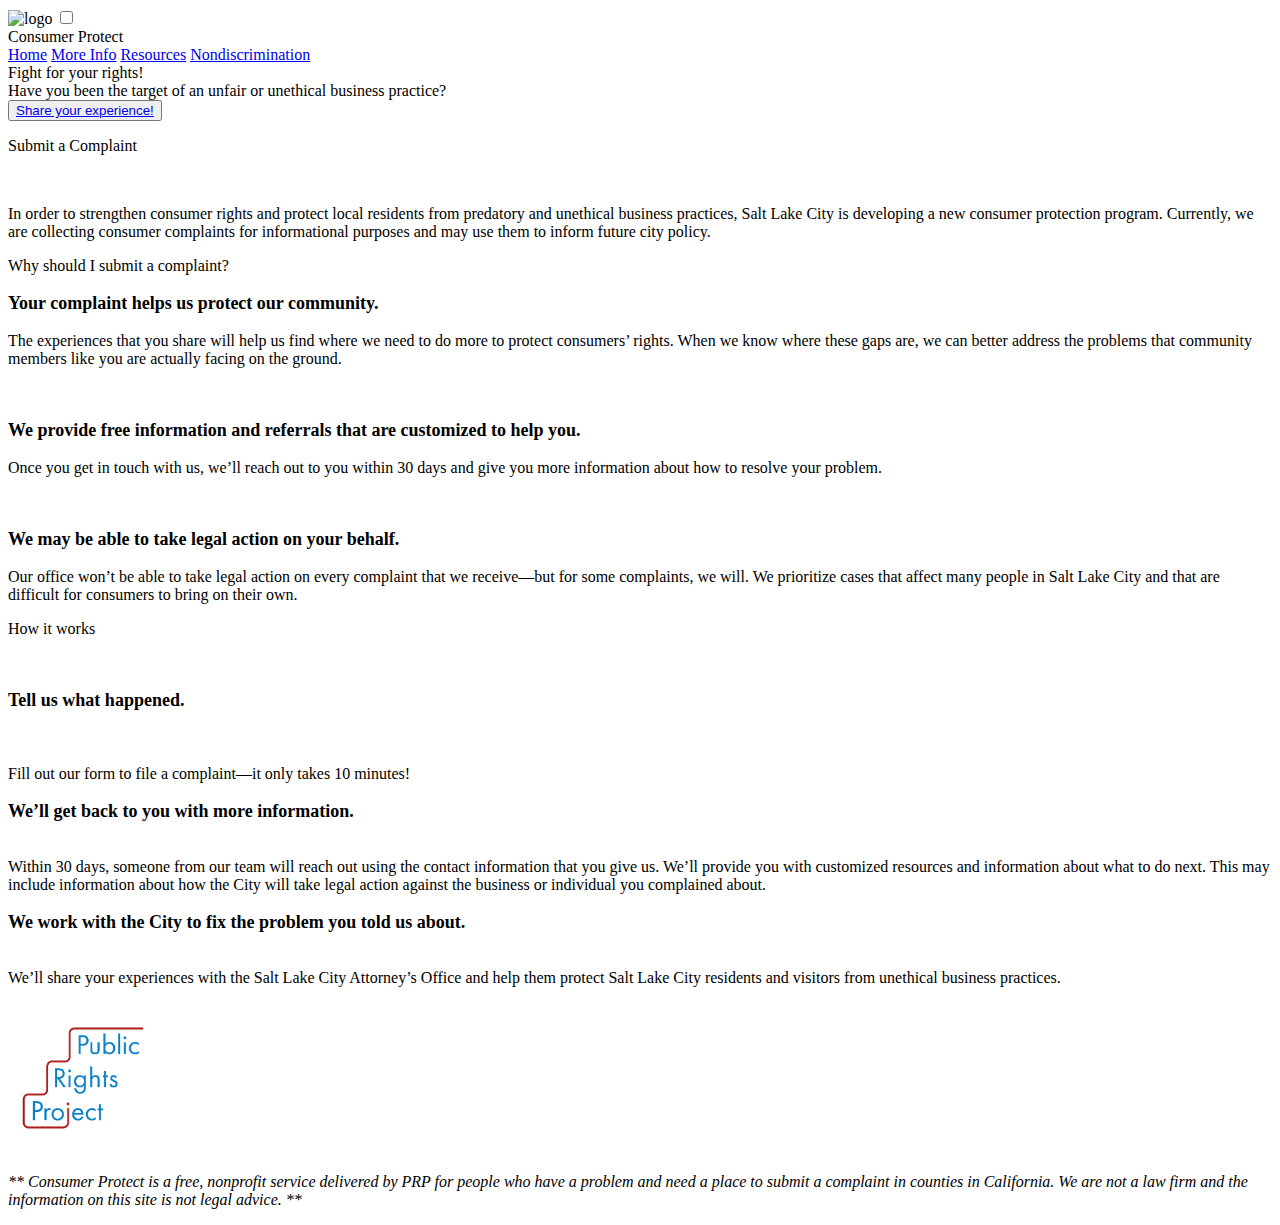
==== index.html @ 821700c2 "Update index.html" ====
<!DOCTYPE HTML>
<!--
    Welcome, to Consumer Protect!
-->
<html>
<head>
    <title>Consumer Protect</title>
    <meta charset="UTF-8" />
    <meta name="viewport" content="width=device-width, initial-scale=1" />
    <meta http-equiv="X-UA-Compatible" content="ie=edge" />
    <link rel="stylesheet" href="Best-style.css">
</head>

<body>
    <!-- Nav Bar -->
    <div class="nav" id="navbar">
        <img src="./img/logo.png" alt="logo" class="logo" />

        <input type="checkbox" id="nav-check">
        <div class="nav-header">
            <div class="nav-title">
                Consumer Protect
            </div>
        </div>
        <div class="nav-btn">
            <label for="nav-check">
                <span></span>
                <span></span>
                <span></span>
            </label>
        </div>

        <div class="nav-links">
            <a href="#" target="_blank">Home</a>
            <a href="#" target="_blank">More Info</a>
            <a href="#" target="_blank">Resources</a>
            <a href="#" target="_blank">Nondiscrimination</a>
        </div>
    </div>

    <!-- Header -->
    <header class="main">
        <div class="header">
            <span class="intro-text">Fight for your rights!</span><br>
            <span class="intro-sentence">Have you been the target of an unfair or unethical business practice?</span>
            <div class="cta">
                <button class="cta-select"><a href="https://qtrial2019q2az1.az1.qualtrics.com/jfe/form/SV_4Hs33xqjuIZodtb"> Share your experience!</a></button>
        <!--
        link:  https://qtrial2019q2az1.az1.qualtrics.com/jfe/form/SV_4Hs33xqjuIZodtb
        -->
                
            </div>
        </div>

    </header>

    <!-- Sections -->
    <!-- Section 1 -->
    <section class="section1">
        <div class="col-12 col-s-12">
            <div class="sec1-title"> 
                <p>Submit a Complaint</p>
            </div>
            <br>

            <p>
                In order to strengthen consumer rights and protect local residents from predatory and unethical business
                practices, Salt Lake City is developing a new consumer protection program. Currently, we are collecting
                consumer complaints for informational purposes and may use them to inform future city policy.
            </p>
        </div>
    </section>

    <!-- Section 2 --> 
    <section class="section2">

        <div class="sec2-row">
            <span class="sec2-column1">
                <div class="sec2-title">
                    <p>Why should I submit a complaint?</p>
                </div>
            </span>

            <span class="sec2-column2">
                <div class="sec2-p1">
                    <p>
                    <p style="font-size: 18px;"><b>Your complaint helps us protect our community.</b></p>
                    The experiences that you share will help us find where we need to do more to protect
                    consumers’ rights. When we know where these gaps are, we can better address the problems
                    that community members like you are actually facing on the ground.
                    </p>
                </div>
                <br>

                <div class="sec2-p2">
                    <p>
                    <p style="font-size: 18px;"><b>We provide free information and referrals that are customized to help you.</b></p>
                    Once you get in touch with us, we’ll reach out to you within 30 days and give you
                    more information about how to resolve your problem.
                    </p>
                </div>
                <br>

                <div class="sec2-p3">
                    <p>
                    <p style="font-size: 18px;"><b>We may be able to take legal action on your behalf.</b></p>
                    Our office won’t be able to take legal action on every complaint that we
                    receive—but for some complaints, we will. We prioritize cases that affect
                    many people in Salt Lake City and that are difficult for consumers to bring
                    on their own.
                    </p>
                </div>
            </span>
        </div>
    </section>

    <!-- Section 3 -->
    <section class="section3">
        <div class="sec3-title">
            <p>How it works</p>
        </div>
        <br>

        <div class="sec3-row">
            <span class="sec3-column1">
                <div class="sec3-p1">
                    <p>
                    <p style="font-size: 18px;"><b>Tell us what happened.</b></p><br></br>
                    Fill out our form to file a complaint—it only takes 10 minutes!
                    </p>
                </div>
            </span>
            <span class="sec3-column2">
                <div class="sec3-p2">
                    <p>
                    <p style="font-size: 18px;"><b>We’ll get back to you with more information.</b></p><br>
                    Within 30 days, someone from our team will reach out using the contact information
                    that you give us. We’ll provide you with customized resources and information about what
                    to do next. This may include information about how the City will take legal action against
                    the business or individual you complained about.
                    </p>
                </div>
            </span>
            <span class="sec3-column3">
                <div class="sec3-p3">
                    <p>
                    <p style="font-size: 18px;"><b>We work with the City to fix the problem you told us about.</b></p><br>
                    We’ll share your experiences with the Salt Lake City Attorney’s Office and help
                    them protect Salt Lake City residents and visitors from unethical business
                    practices.
                    </p>
                </div>
            </span>
        </div>
    </section>

    <!-- Section 4-->
    <footer class="footer">
        <div class="footer-row">
            <span class="footer-column1">
                <div class="prp">
                    <img style="height:150px;" src="./img/prp.png" alt="Justice" />
                </div>
            </span>
          
            <span class="footer-column2">
                <p>
                    <i>
                        ** Consumer Protect is a free, nonprofit service delivered by PRP for people
                        who have a problem and need a place to submit a complaint in counties in California.
                        We are not a law firm and the information on this site is not legal advice. **
                    </i>
                </p> 
            </span>
    </footer> 

</body>
</html>
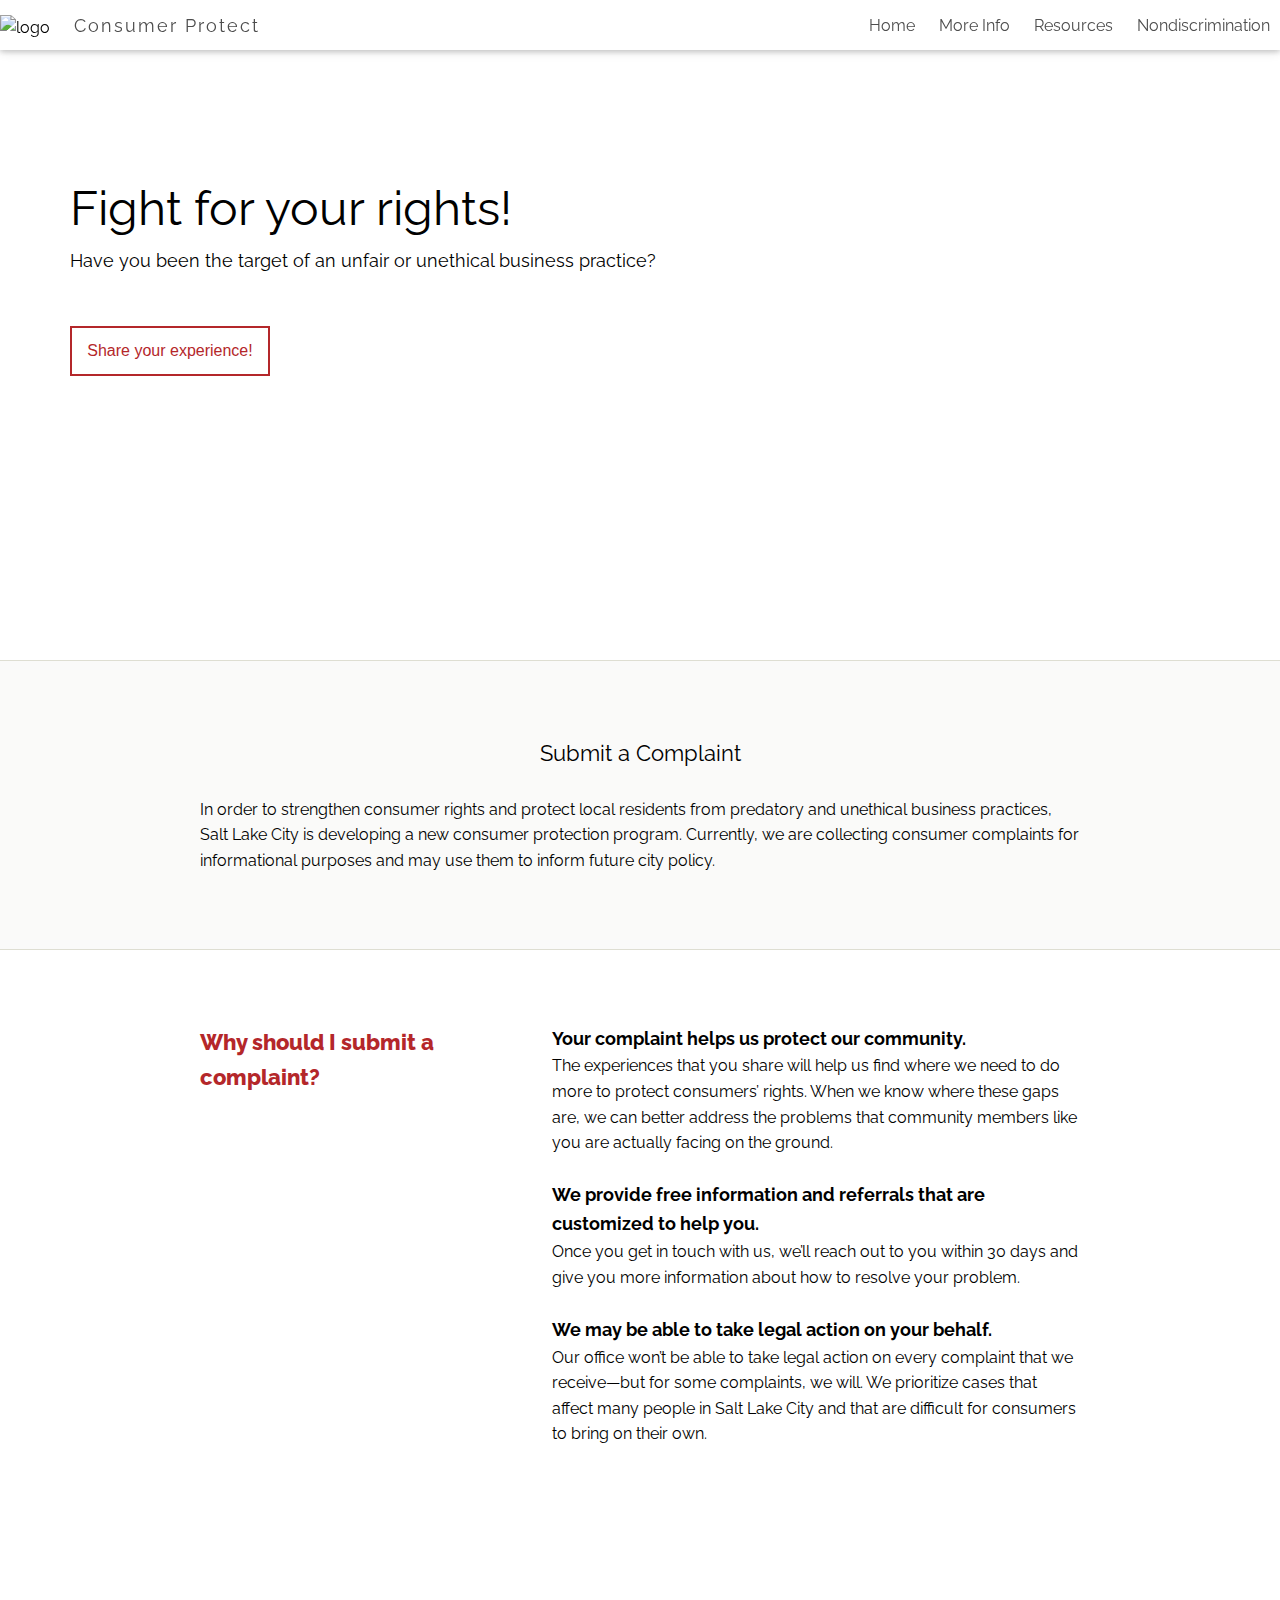
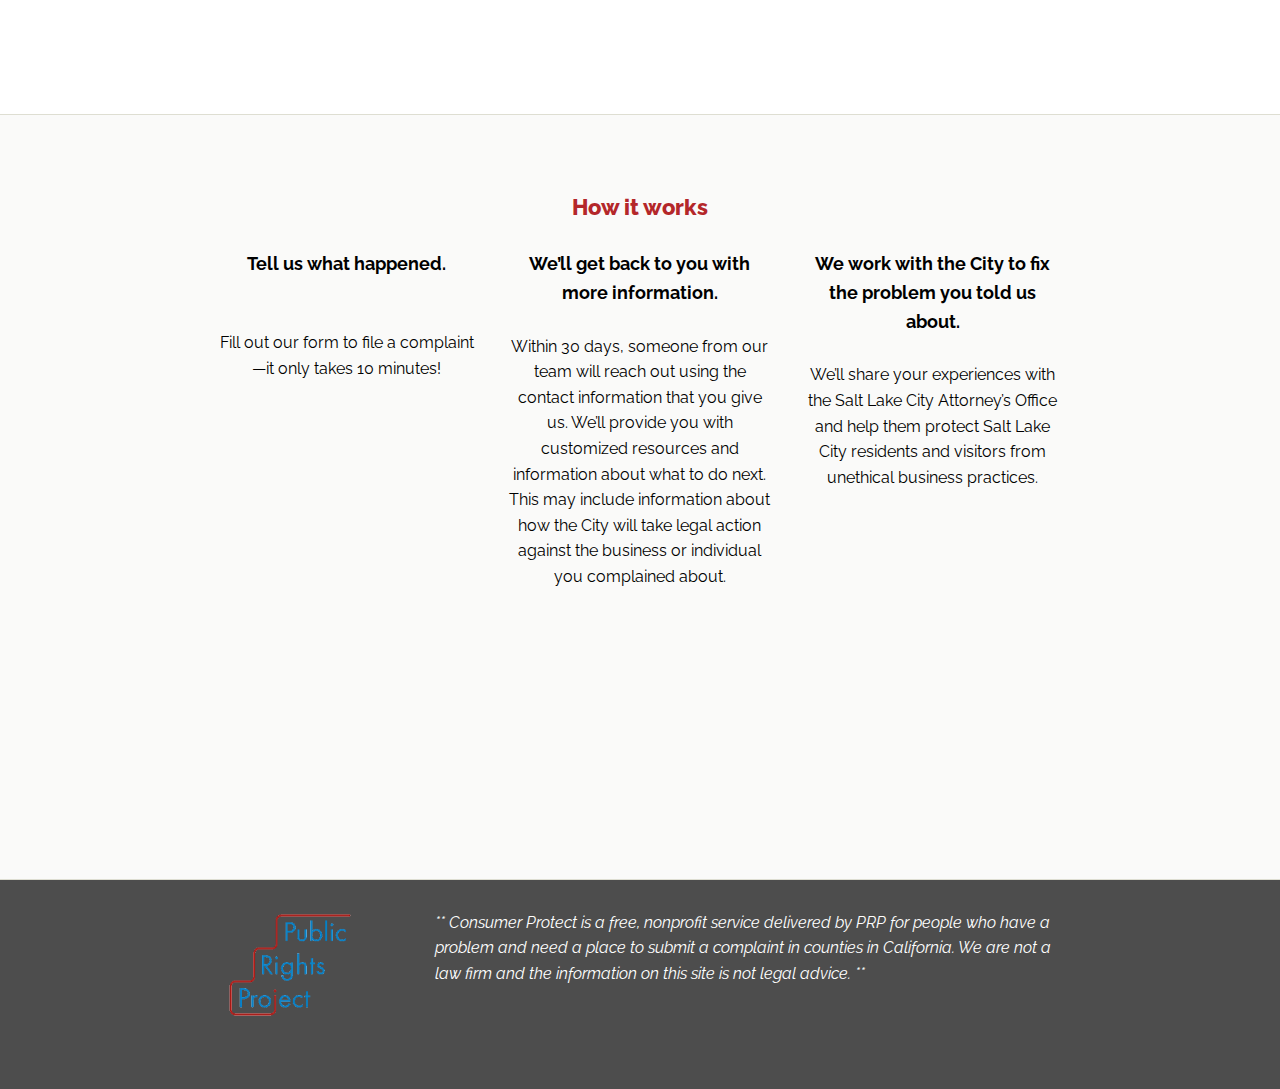
==== commit 615dc72b: "Update index.html" ====
--- a/index.html
+++ b/index.html
@@ -8,7 +8,7 @@
     <meta charset="UTF-8" />
     <meta name="viewport" content="width=device-width, initial-scale=1" />
     <meta http-equiv="X-UA-Compatible" content="ie=edge" />
-    <link rel="stylesheet" href="Best-style.css">
+    <link rel="stylesheet" href="style.css">
 </head>
 
 <body>
--- a/style.css
+++ b/style.css
@@ -0,0 +1,492 @@
+@import url('https://fonts.googleapis.com/css?family=Raleway:300&display=swap');
+
+* {
+    box-sizing: border-box;
+    margin: 0px;
+    padding: 0px;
+}
+
+body {
+    font-family: 'Raleway', sans-serif;
+    line-height: 1.6;
+}
+
+.nav {
+    height: 50px;
+    width: 100%;
+    background-color: #ffffff; /*#4d4d4d;*/
+    box-shadow: 0 2px 5px 0 rgba(0,0,0,0.16), 0 2px 10px 0 rgba(0,0,0,0.12);
+    /*position: relative;*/
+    position: sticky;
+    overflow: hidden;
+    top: 0;
+}
+
+.nav > .nav-header {
+  display: inline;
+}
+
+/*Nav Bar - Title (Left) Settings*/
+.nav > .nav-header > .nav-title {
+  display: inline-block;
+  font-size: 18px;
+  color: #4d4d4d; /*#fff;*/ 
+  padding: 12px 10px 10px 20px;
+  letter-spacing: 2px;
+}
+
+.logo {
+    height: 120%;
+    vertical-align: middle;
+}
+
+.nav > .nav-btn {
+  display: none;
+}
+
+/*Nav Bar (Right) Settings*/
+.nav > .nav-links {
+    display: inline;
+    float: right;
+    font-size: 16px;
+}
+
+.nav > .nav-links > a {
+    display: inline-block;
+    padding: 13px 10px 13px 10px;
+    text-decoration: none;
+    color: #4d4d4d; /*#efefef;*/
+    text-align: center;
+}
+
+.nav > .nav-links > a:hover {
+  background-color: rgba(0, 0, 0, 0.3); 
+}
+
+.nav > #nav-check {
+  display: none;
+}
+
+/* Header Settings*/
+.header {
+    height: 610px;
+    padding: 120px 70px 100px 70px;
+}
+
+.main {
+    background-position: center;
+    background-size: cover;
+    /*background-image: url("https://media0.giphy.com/media/B4rRh0AXFSkhi/giphy.gif");*/ 
+    background-color: #ffffff;
+    min-height: 100%;
+}
+
+.intro-text {
+    font-size: 48px;
+    /*color: #ffffff;*/
+    color: 4D4D4D;
+}
+
+.intro-sentence {
+    font-size: 18px;
+    /*color: #ffffff;*/
+    color: 4D4D4D; 
+    padding-top: 100px;
+}
+
+/* Button Settings */
+.cta {
+    padding: 50px 0px 0px 0px;
+}
+
+.cta-select {
+    border: 2px solid #B4272A;
+    /*background: transparent;*/
+    background: #ffffff;
+    color: #B4272A;
+    width: 200px;
+    height: 50px;
+    cursor: pointer;
+    font-size: 16px;
+    font-style: none;
+}
+
+.cta-select a {
+    text-decoration: none;
+    color: inherit;
+}
+
+.cta-select:hover {
+    background-color: #B4272A;
+    color: #ffffff;
+}
+
+.section1 {
+    padding: 75px 200px 75px 200px;
+    background: #fafaf9;
+    border-top: solid 1px #deded2;
+    float: center;
+    width: 100%;
+    height: 25%;
+}
+
+.sec1-title {
+    font-size: 22px;
+    text-align:center;
+}
+
+.section2 {
+    padding: 75px 200px 75px 200px;
+    border-top: solid 1px #deded2;
+    float: center;
+    width: 100%;
+    height: 85vh;
+}
+
+.sec2-title {
+    font-size: 22px;
+    color: #B4272A;
+    padding-right:100px;
+    font-weight: 800;
+}
+
+.sec2-p1, .sec2-p2, .sec2-p3 {
+    text-align: left;
+}
+
+.sec2-column1 {
+    float: left;
+    width: 40%;
+    height: 300px;
+}
+
+.sec2-column2 {
+    float: left;
+    width: 60%;
+    height: 300px;
+}
+
+/*.sec2-row:after {
+    content: "";
+    display: inline-flex;
+    clear: both;
+}*/
+
+.section3 {
+    padding: 75px 200px 75px 200px;
+    background: #fafaf9;
+    border-top: solid 1px #deded2;
+    float: center;
+    width: 100%;
+    height: 85vh;
+}
+
+.sec3-title {
+    font-size: 22px;
+    color: #B4272A;
+    text-align: center;
+    font-weight: 800;
+}
+
+.sec3-p1,
+.sec3-p2,
+.sec3-p3 {
+    text-align: center;
+}
+
+.sec3-column1 {
+    float: left;
+    width: 33.3%;
+    height: 300px;
+    padding: 0 15px 0 15px;
+}
+
+.sec3-column2 {
+    float: left;
+    width: 33.3%;
+    height: 300px;
+    padding: 0 15px 0 15px;
+}
+
+.sec3-column3 {
+    float: left;
+    width: 33.3%;
+    height: 300px;
+    padding: 0 15px 0 15px;
+}
+
+/*.sec3-row:after {
+    content: "";
+    display: inline-flex;
+    clear: both;
+}*/
+
+.footer {
+    padding: 10px 200px 0px 200px;
+    margin: 0;
+    background-color: #4D4D4D;
+    color: #ffffff;
+    border-top: solid 1px #deded2;
+    float: center;
+    width: 100%;
+    height: 210px;
+}
+
+.footer-column1 {
+    float: left;
+    width: 25%;
+    height: 20px;
+    padding: 0 15px 0px 15px;
+}
+
+.footer-column2 {
+    float: left;
+    width: 75%;
+    height: 20px;
+    padding: 20px 15px 0px 15px;
+}
+
+
+/* For tables: */
+@media (max-width: 900px) {
+    .nav > .nav-btn {
+    display: inline-block;
+    position: absolute;
+    right: 0px;
+    top: 0px;
+  }
+  .nav > .nav-btn > label {
+    display: inline-block;
+    width: 50px;
+    height: 50px;
+    padding: 13px;
+  }
+  .nav > .nav-btn > label:hover,.nav  #nav-check:checked ~ .nav-btn > label {
+    background-color: rgba(0, 0, 0, 0.3);
+  }
+  .nav > .nav-btn > label > span {
+    display: block;
+    width: 25px;
+    height: 10px;
+    border-top: 2px solid #eee;
+  }
+  .nav > .nav-links {
+    position: absolute;
+    display: block;
+    width: 100%;
+    background-color: #333;
+    height: 0px;
+    transition: all 0.3s ease-in;
+    overflow-y: hidden;
+    top: 50px;
+    left: 0px;
+  }
+  .nav > .nav-links > a {
+    display: block;
+    width: 100%;
+  }
+  .nav > #nav-check:not(:checked) ~ .nav-links {
+    height: 0px;
+  }
+  .nav > #nav-check:checked ~ .nav-links {
+    height: calc(100vh - 50px);
+    overflow-y: auto;
+  }
+
+    .section1, .section2, .section3 {
+        padding: 75px 50px 75px 50px;
+    }
+
+    .section2 {
+        height: 90vh;
+    }
+
+    .sec2-title {
+        padding-right: 0px;
+    }
+
+    .sec2-column1 {
+        float: left;
+        width: 100%;
+        height: 100px;
+        text-align: center;
+    }
+
+    .sec2-column2 {
+        float: left;
+        width: 100%;
+        height: 100px;
+        text-align: center;
+    }
+
+    .section3 {
+        height: 100vh;
+    }
+
+    .sec3-column1 {
+        float: left;
+        width: 100%;
+        height: 150px;
+        padding: 0 0px 100px 0px;
+    }
+
+    .sec3-column2 {
+        float: left;
+        width: 100%;
+        height: 200px;
+        padding: 0 0px 0 0px;
+    }
+
+    .sec3-column3 {
+        float: left;
+        width: 100%;
+        height: 100px;
+        padding: 0 0px 0 0px;
+    }
+
+    .footer {
+        padding: 0 50px 0 50px;
+        height: 450px;
+    }
+
+    .footer-column1 {
+        float: none;
+        width: 100%;
+        height: 0px;
+        padding: 0px 50px 0px 50px;
+        align-items: center;
+    }
+
+    .footer-column2 {
+        float: left;
+        width: 100%;
+        padding: 0px 0px 200px 0px;
+    }
+}
+
+/* For mobile phones: */
+@media (max-width:640px) {
+  .nav > .nav-btn {
+    display: inline-block;
+    position: absolute;
+    right: 0px;
+    top: 0px;
+  }
+  .nav > .nav-btn > label {
+    display: inline-block;
+    width: 50px;
+    height: 50px;
+    padding: 13px;
+  }
+  .nav > .nav-btn > label:hover,.nav  #nav-check:checked ~ .nav-btn > label {
+    background-color: rgba(0, 0, 0, 0.3);
+  }
+  .nav > .nav-btn > label > span {
+    display: block;
+    width: 25px;
+    height: 10px;
+    border-top: 2px solid #eee;
+  }
+  .nav > .nav-links {
+    position: absolute;
+    display: block;
+    width: 100%;
+    background-color: #333;
+    height: 0px;
+    transition: all 0.3s ease-in;
+    overflow-y: hidden;
+    top: 50px;
+    left: 0px;
+  }
+  .nav > .nav-links > a {
+    display: block;
+    width: 100%;
+  }
+  .nav > #nav-check:not(:checked) ~ .nav-links {
+    height: 0px;
+  }
+  .nav > #nav-check:checked ~ .nav-links {
+    height: calc(100vh - 50px);
+    overflow-y: auto;
+  }
+
+    .header {
+        height: 610px;
+        padding: 120px 30px 100px 30px;
+    }
+
+    .intro-text {
+        text-align: center;
+
+    }
+
+  .section1, .section2, .section3 {
+      padding: 75px 50px 75px 50px;
+  }
+
+    .section2 {
+        height: 160vh;
+    }
+
+    .sec2-title {
+        padding-right: 0px; 
+    }
+
+    .sec2-column1 {
+        float: left;
+        width: 100%;
+        height: 100px;
+        text-align: center;
+    }
+
+    .sec2-column2 {
+        float: left;
+        width: 100%;
+        height: 100px;
+        text-align: center;
+    }
+
+    .section3 {
+        height: 160vh;
+    }
+
+    .sec3-column1 {
+        float: left;
+        width: 100%;
+        height: 200px;
+        padding: 0 0px 100px 0px;
+    }
+
+    .sec3-column2 {
+        float: left;
+        width: 100%;
+        height: 400px;
+        padding: 0 0px 0 0px;
+    }
+
+    .sec3-column3 {
+        float: left;
+        width: 100%;
+        height: 300px;
+        padding: 0 0px 0 0px;
+    }
+
+    .footer {
+        padding: 0 50px 0 50px;
+        height: 450px;
+    }
+
+    .footer-column1 {
+        float: none;
+        width: 100%;
+        height: 0px;
+        padding: 0px 50px 0px 50px;
+        align-items: center;
+    }
+
+    .footer-column2 {
+        float: left;
+        width: 100%;
+        padding: 0px 0px 200px 0px;
+    }
+}
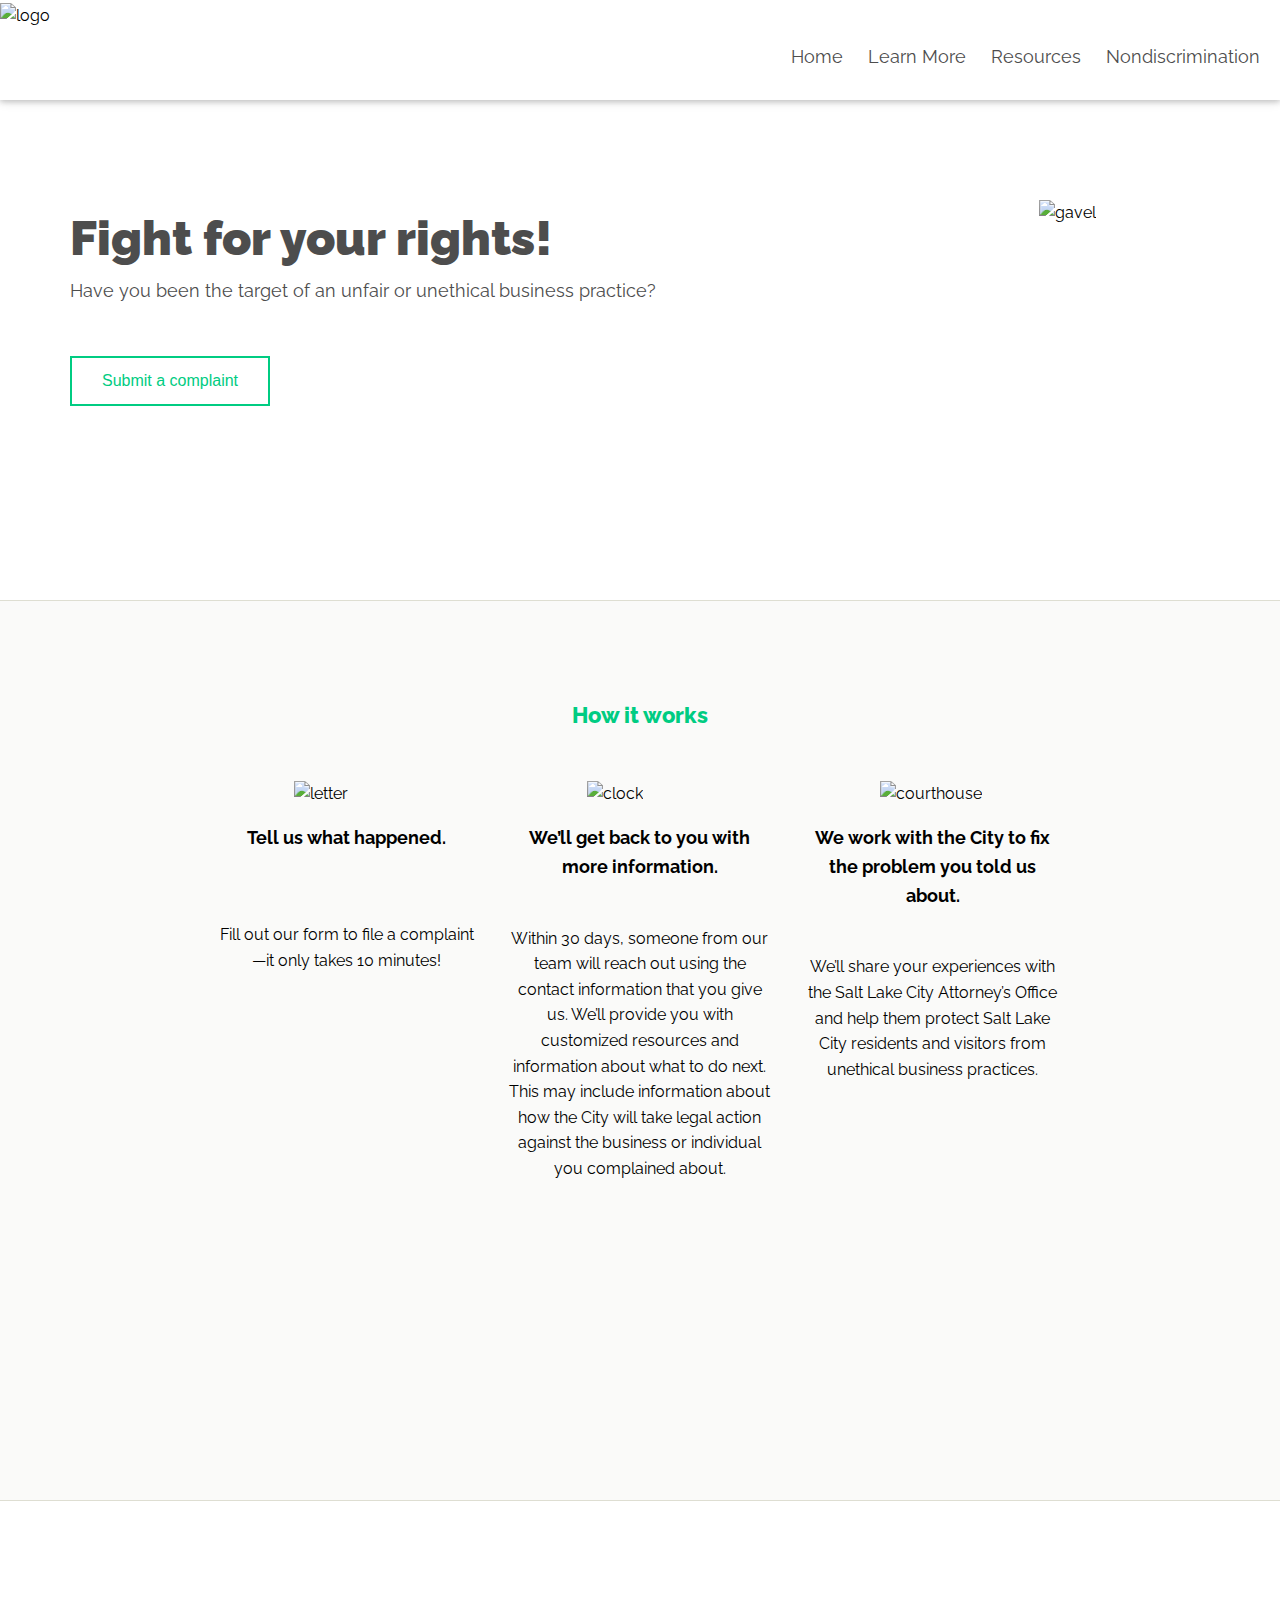
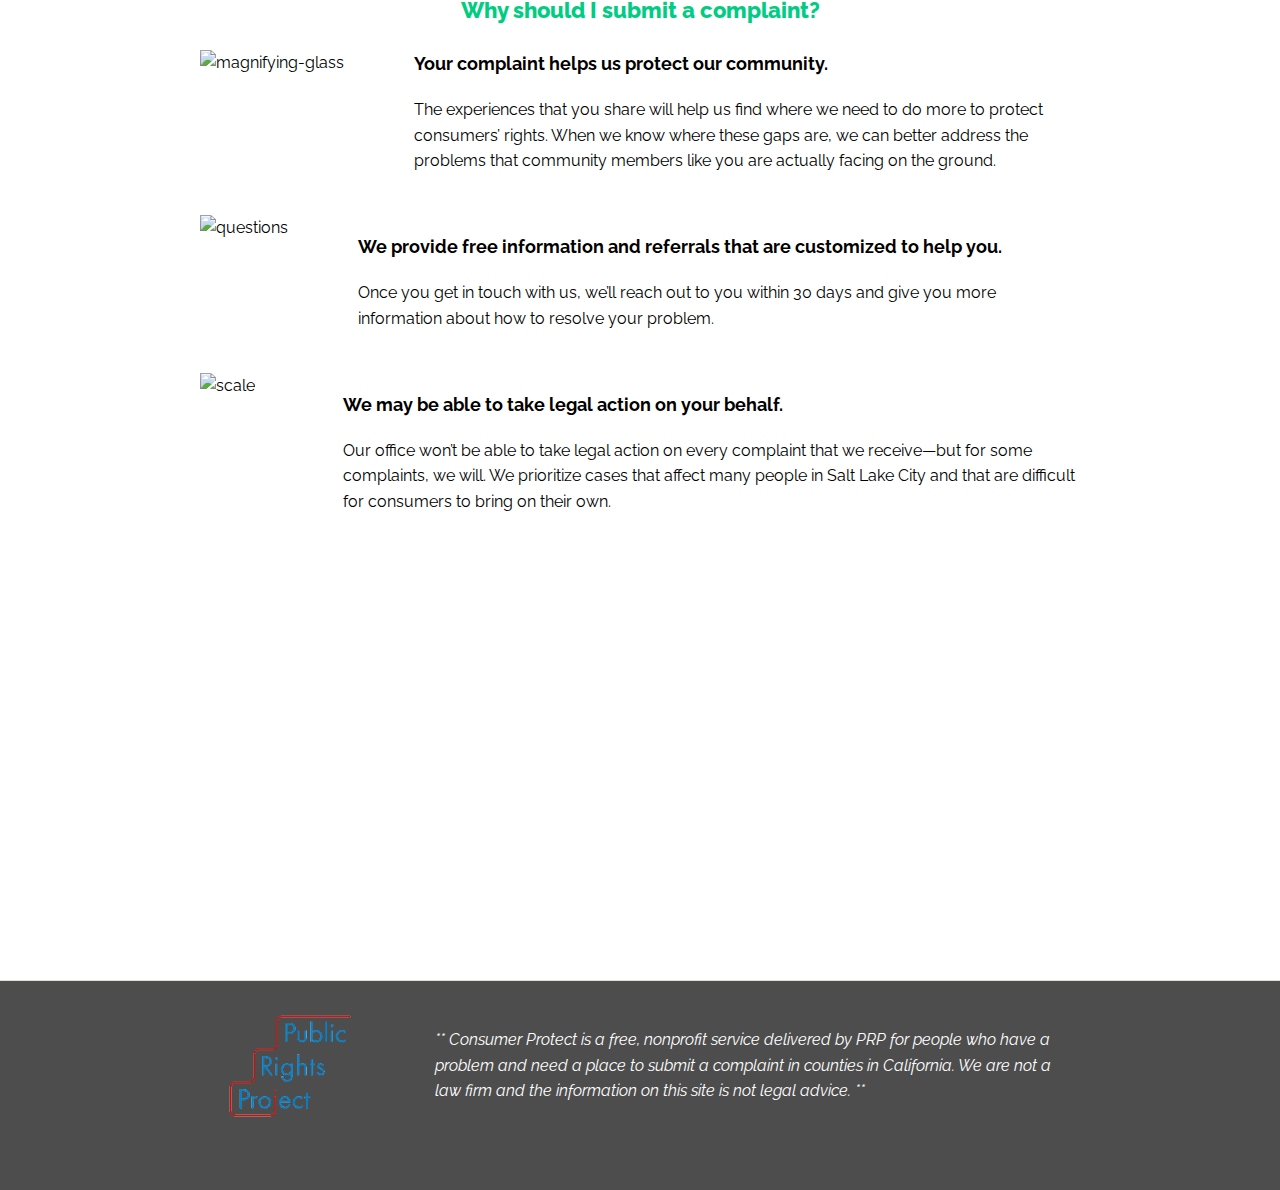
==== commit e2be4d6c: "Update index.html" ====
--- a/index.html
+++ b/index.html
@@ -19,7 +19,7 @@
         <input type="checkbox" id="nav-check">
         <div class="nav-header">
             <div class="nav-title">
-                Consumer Protect
+                <!--Consumer Protect-->
             </div>
         </div>
         <div class="nav-btn">
@@ -32,7 +32,7 @@
 
         <div class="nav-links">
             <a href="#" target="_blank">Home</a>
-            <a href="#" target="_blank">More Info</a>
+            <a href="#" target="_blank">Learn More</a>
             <a href="#" target="_blank">Resources</a>
             <a href="#" target="_blank">Nondiscrimination</a>
         </div>
@@ -41,33 +41,68 @@
     <!-- Header -->
     <header class="main">
         <div class="header">
+            <span class="banner-image">
+                <img src="./img/gavel.png" alt="gavel" class="gavel" />
+            </span> 
             <span class="intro-text">Fight for your rights!</span><br>
             <span class="intro-sentence">Have you been the target of an unfair or unethical business practice?</span>
             <div class="cta">
-                <button class="cta-select"><a href="https://qtrial2019q2az1.az1.qualtrics.com/jfe/form/SV_4Hs33xqjuIZodtb"> Share your experience!</a></button>
+                <button class="cta-select"><a href="https://qtrial2019q2az1.az1.qualtrics.com/jfe/form/SV_4Hs33xqjuIZodtb"> Submit a complaint</a></button>
         <!--
         link:  https://qtrial2019q2az1.az1.qualtrics.com/jfe/form/SV_4Hs33xqjuIZodtb
         -->
                 
             </div>
         </div>
-
     </header>
 
     <!-- Sections -->
     <!-- Section 1 -->
     <section class="section1">
-        <div class="col-12 col-s-12">
-            <div class="sec1-title"> 
-                <p>Submit a Complaint</p>
-            </div>
-            <br>
+        <div class="sec1-title">
+            <p>How it works</p>
+        </div>
+        <br>
 
-            <p>
-                In order to strengthen consumer rights and protect local residents from predatory and unethical business
-                practices, Salt Lake City is developing a new consumer protection program. Currently, we are collecting
-                consumer complaints for informational purposes and may use them to inform future city policy.
-            </p>
+        <div class="sec1-row">
+            <span class="sec1-column1">
+                <div class="sec1-img1">
+                    <img src="./img/letter.png" alt="letter" class="letter" />
+                </div>
+                <div class="sec1-p1">
+                    <p>
+                    <p style="font-size: 18px;"><b>Tell us what happened.</b></p><br></br>
+                    Fill out our form to file a complaint—it only takes 10 minutes!
+                    </p>
+                </div>
+            </span>
+            <span class="sec1-column2">
+                <div class="sec1-img2">
+                    <img src="./img/clock.png" alt="clock" class="clock" />
+                </div>
+                <div class="sec1-p2">
+                    <p>
+                    <p style="font-size: 18px;"><b>We’ll get back to you with more information.</b></p><br>
+                    Within 30 days, someone from our team will reach out using the contact information
+                    that you give us. We’ll provide you with customized resources and information about what
+                    to do next. This may include information about how the City will take legal action against
+                    the business or individual you complained about.
+                    </p>
+                </div>
+            </span>
+            <span class="sec1-column3">
+                <div class="sec1-img3">
+                    <img src="./img/courthouse.png" alt="courthouse" class="courthouse" />
+                </div>
+                <div class="sec1-p3">
+                    <p>
+                    <p style="font-size: 18px;"><b>We work with the City to fix the problem you told us about.</b></p><br>
+                    We’ll share your experiences with the Salt Lake City Attorney’s Office and help
+                    them protect Salt Lake City residents and visitors from unethical business
+                    practices.
+                    </p>
+                </div>
+            </span>
         </div>
     </section>
 
@@ -82,26 +117,35 @@
             </span>
 
             <span class="sec2-column2">
-                <div class="sec2-p1">
+                <span class="sec2-img1">
+                    <img src="./img/magnifying-glass.png" alt="magnifying-glass" class="magnifying-glass" />
+                </span>
+                <span class="sec2-p1">
                     <p>
                     <p style="font-size: 18px;"><b>Your complaint helps us protect our community.</b></p>
                     The experiences that you share will help us find where we need to do more to protect
                     consumers’ rights. When we know where these gaps are, we can better address the problems
                     that community members like you are actually facing on the ground.
                     </p>
-                </div>
+                </span>
                 <br>
 
-                <div class="sec2-p2">
+                <span class="sec2-img2">
+                    <img src="./img/questions.png" alt="questions" class="questions" />
+                </span>
+                <span class="sec2-p2">
                     <p>
                     <p style="font-size: 18px;"><b>We provide free information and referrals that are customized to help you.</b></p>
                     Once you get in touch with us, we’ll reach out to you within 30 days and give you
                     more information about how to resolve your problem.
                     </p>
-                </div>
+                </span>
                 <br>
 
-                <div class="sec2-p3">
+                <span id="sec2-img3">
+                    <img src="./img/scale.png" alt="scale" class="scale" />
+                </span>
+                <span class="sec2-p3">
                     <p>
                     <p style="font-size: 18px;"><b>We may be able to take legal action on your behalf.</b></p>
                     Our office won’t be able to take legal action on every complaint that we
@@ -109,52 +153,12 @@
                     many people in Salt Lake City and that are difficult for consumers to bring
                     on their own.
                     </p>
-                </div>
+                </span>
             </span>
         </div>
     </section>
 
-    <!-- Section 3 -->
-    <section class="section3">
-        <div class="sec3-title">
-            <p>How it works</p>
-        </div>
-        <br>
-
-        <div class="sec3-row">
-            <span class="sec3-column1">
-                <div class="sec3-p1">
-                    <p>
-                    <p style="font-size: 18px;"><b>Tell us what happened.</b></p><br></br>
-                    Fill out our form to file a complaint—it only takes 10 minutes!
-                    </p>
-                </div>
-            </span>
-            <span class="sec3-column2">
-                <div class="sec3-p2">
-                    <p>
-                    <p style="font-size: 18px;"><b>We’ll get back to you with more information.</b></p><br>
-                    Within 30 days, someone from our team will reach out using the contact information
-                    that you give us. We’ll provide you with customized resources and information about what
-                    to do next. This may include information about how the City will take legal action against
-                    the business or individual you complained about.
-                    </p>
-                </div>
-            </span>
-            <span class="sec3-column3">
-                <div class="sec3-p3">
-                    <p>
-                    <p style="font-size: 18px;"><b>We work with the City to fix the problem you told us about.</b></p><br>
-                    We’ll share your experiences with the Salt Lake City Attorney’s Office and help
-                    them protect Salt Lake City residents and visitors from unethical business
-                    practices.
-                    </p>
-                </div>
-            </span>
-        </div>
-    </section>
-
-    <!-- Section 4-->
+    <!-- Footer -->
     <footer class="footer">
         <div class="footer-row">
             <span class="footer-column1">
--- a/style.css
+++ b/style.css
@@ -2,53 +2,53 @@
 
 * {
     box-sizing: border-box;
+}
+
+body {
     margin: 0px;
-    padding: 0px;
-}
-
-body {
     font-family: 'Raleway', sans-serif;
     line-height: 1.6;
 }
 
+.logo {
+    height: 100%;
+    vertical-align: middle;
+}
+
 .nav {
-    height: 50px;
+    height: 100px;
     width: 100%;
     background-color: #ffffff; /*#4d4d4d;*/
+    position: relative;
     box-shadow: 0 2px 5px 0 rgba(0,0,0,0.16), 0 2px 10px 0 rgba(0,0,0,0.12);
-    /*position: relative;*/
-    position: sticky;
-    overflow: hidden;
-    top: 0;
+    /*position: sticky;
+    overflow: hidden;*
+
+    /*top: 0;*/
 }
 
 .nav > .nav-header {
-  display: inline;
-}
-
-/*Nav Bar - Title (Left) Settings*/
+    display: inline;
+}
+
 .nav > .nav-header > .nav-title {
-  display: inline-block;
-  font-size: 18px;
-  color: #4d4d4d; /*#fff;*/ 
-  padding: 12px 10px 10px 20px;
-  letter-spacing: 2px;
-}
-
-.logo {
-    height: 120%;
-    vertical-align: middle;
+    display: inline-block;
+    font-size: 22px;
+    color: #fff;
+    padding: 10px 10px 10px 10px;
+    letter-spacing: 2px;
 }
 
 .nav > .nav-btn {
-  display: none;
-}
-
-/*Nav Bar (Right) Settings*/
+    display: none;
+}
+
 .nav > .nav-links {
     display: inline;
     float: right;
-    font-size: 16px;
+    font-size: 18px;
+    padding: 30px 10px 10px 0px;
+    /*vertical-align: middle;*/:
 }
 
 .nav > .nav-links > a {
@@ -60,17 +60,18 @@
 }
 
 .nav > .nav-links > a:hover {
-  background-color: rgba(0, 0, 0, 0.3); 
+    background-color: rgba(0, 0, 0, 0.3);
 }
 
 .nav > #nav-check {
-  display: none;
-}
+    display: none;
+}
+
 
 /* Header Settings*/
 .header {
-    height: 610px;
-    padding: 120px 70px 100px 70px;
+    height: 500px;
+    padding: 100px/*110px*/ 70px 100px 70px;
 }
 
 .main {
@@ -81,16 +82,23 @@
     min-height: 100%;
 }
 
+.gavel {
+    height: 75%;
+    padding: 0 10% 0 0;
+    float: right;
+}
+
 .intro-text {
     font-size: 48px;
+    font-weight: 900;
     /*color: #ffffff;*/
-    color: 4D4D4D;
+    color: #4D4D4D;
 }
 
 .intro-sentence {
     font-size: 18px;
     /*color: #ffffff;*/
-    color: 4D4D4D; 
+    color: #4D4D4D; 
     padding-top: 100px;
 }
 
@@ -100,10 +108,11 @@
 }
 
 .cta-select {
-    border: 2px solid #B4272A;
+    border: 2px solid #00cc82;
     /*background: transparent;*/
     background: #ffffff;
-    color: #B4272A;
+    /*color: #B4272A;*/
+    color: #00cc82;
     width: 200px;
     height: 50px;
     cursor: pointer;
@@ -117,9 +126,23 @@
 }
 
 .cta-select:hover {
-    background-color: #B4272A;
+    background-color: #00cc82;
     color: #ffffff;
 }
+
+/*.section1 {
+    padding: 75px 200px 75px 200px;
+    background: #fafaf9;
+    border-top: solid 1px #deded2;
+    float: center;
+    width: 100%;
+    height: 25%;
+}
+
+.sec1-title {
+    font-size: 22px;
+    text-align:center;
+}*/
 
 .section1 {
     padding: 75px 200px 75px 200px;
@@ -127,34 +150,104 @@
     border-top: solid 1px #deded2;
     float: center;
     width: 100%;
-    height: 25%;
+    min-height: 100vh;
+    overflow: hidden;
 }
 
 .sec1-title {
     font-size: 22px;
-    text-align:center;
+    color: #00cc82;
+    text-align: center;
+    font-weight: 800;
+}
+
+/*.sec1-img1 {
+    height: 100%;
+    vertical-align: middle;
+}*/
+
+.letter {
+    height: 100px;
+    padding: 0 30% 0 30%;
+}
+
+.clock {
+    height: 100px;
+    padding: 0 30% 0 30%;
+}
+
+.courthouse {
+    height: 100px;
+    padding: 0 30% 0 30%;
+}
+
+.sec1-p1,
+.sec1-p2,
+.sec1-p3 {
+    text-align: center;
+}
+
+.sec1-column1 {
+    float: left;
+    width: 33.3%;
+    height: 300px;
+    padding: 0 15px 0 15px;
+}
+
+.sec1-column2 {
+    float: left;
+    width: 33.3%;
+    height: 300px;
+    padding: 0 15px 0 15px;
+}
+
+.sec1-column3 {
+    float: left;
+    width: 33.3%;
+    height: 300px;
+    padding: 0 15px 0 15px;
 }
 
 .section2 {
-    padding: 75px 200px 75px 200px;
+    padding: 70px 200px 75px 200px;
     border-top: solid 1px #deded2;
     float: center;
     width: 100%;
-    height: 85vh;
+    min-height: 120vh;
+    overflow: hidden;
 }
 
 .sec2-title {
     font-size: 22px;
-    color: #B4272A;
-    padding-right:100px;
+    color: #00cc82; 
+    /*padding-right:100px;*/
+    text-align: center;
     font-weight: 800;
+}
+
+.magnifying-glass {
+    height: 130px;
+    padding: 0 8% 0 0;
+    float: left;
+}
+
+.questions {
+    height: 130px;
+    padding: 0 8% 0 0;
+    float: left;
+}
+
+.scale {
+    height: 130px;
+    padding: 0 10% 0 0;
+    float: left;
 }
 
 .sec2-p1, .sec2-p2, .sec2-p3 {
     text-align: left;
 }
 
-.sec2-column1 {
+/*.sec2-column1 {
     float: left;
     width: 40%;
     height: 300px;
@@ -164,7 +257,7 @@
     float: left;
     width: 60%;
     height: 300px;
-}
+}*/
 
 /*.sec2-row:after {
     content: "";
@@ -172,48 +265,6 @@
     clear: both;
 }*/
 
-.section3 {
-    padding: 75px 200px 75px 200px;
-    background: #fafaf9;
-    border-top: solid 1px #deded2;
-    float: center;
-    width: 100%;
-    height: 85vh;
-}
-
-.sec3-title {
-    font-size: 22px;
-    color: #B4272A;
-    text-align: center;
-    font-weight: 800;
-}
-
-.sec3-p1,
-.sec3-p2,
-.sec3-p3 {
-    text-align: center;
-}
-
-.sec3-column1 {
-    float: left;
-    width: 33.3%;
-    height: 300px;
-    padding: 0 15px 0 15px;
-}
-
-.sec3-column2 {
-    float: left;
-    width: 33.3%;
-    height: 300px;
-    padding: 0 15px 0 15px;
-}
-
-.sec3-column3 {
-    float: left;
-    width: 33.3%;
-    height: 300px;
-    padding: 0 15px 0 15px;
-}
 
 /*.sec3-row:after {
     content: "";
@@ -250,48 +301,62 @@
 /* For tables: */
 @media (max-width: 900px) {
     .nav > .nav-btn {
-    display: inline-block;
-    position: absolute;
-    right: 0px;
-    top: 0px;
-  }
-  .nav > .nav-btn > label {
-    display: inline-block;
-    width: 50px;
-    height: 50px;
-    padding: 13px;
-  }
-  .nav > .nav-btn > label:hover,.nav  #nav-check:checked ~ .nav-btn > label {
-    background-color: rgba(0, 0, 0, 0.3);
-  }
-  .nav > .nav-btn > label > span {
-    display: block;
-    width: 25px;
-    height: 10px;
-    border-top: 2px solid #eee;
-  }
-  .nav > .nav-links {
-    position: absolute;
-    display: block;
-    width: 100%;
-    background-color: #333;
-    height: 0px;
-    transition: all 0.3s ease-in;
-    overflow-y: hidden;
-    top: 50px;
-    left: 0px;
-  }
-  .nav > .nav-links > a {
-    display: block;
-    width: 100%;
-  }
-  .nav > #nav-check:not(:checked) ~ .nav-links {
-    height: 0px;
-  }
-  .nav > #nav-check:checked ~ .nav-links {
-    height: calc(100vh - 50px);
-    overflow-y: auto;
-  }
+        display: inline-block;
+        position: absolute;
+        right: 0px;
+        top: 0px;
+    }
+
+   .nav > .nav-btn > label {
+        display: inline-block;
+        width: 50px;
+        height: 50px;
+        padding: 13px;
+        /*background-color: red;*/
+        margin-top: 25px;
+    }
+
+    .nav > .nav-btn > label:hover, .nav #nav-check:checked ~ .nav-btn > label {
+        background-color: rgba(0, 0, 0, 0.3);
+    }
+
+    .nav > .nav-btn > label > span {
+        display: block;
+        width: 25px;
+        height: 10px;
+        border-top: 2px solid #4d4d4d; /*#eee;*/
+    }
+
+    .nav > .nav-links {
+        position: absolute;
+        display: block;
+        width: 100%;
+        background-color: #ffffff;  /*#504f4f;*/  /*#333;*/
+        height: 0px;
+        transition: all 0.3s ease-in;
+        overflow-y: hidden;
+        top: 100px; /*50px*/
+        left: 0px;
+        padding: 0 0 0 0;
+    }
+
+    .nav > .nav-links > a {
+        color: #504f4f; /*#ffffff;*/
+        display: block;
+        width: 100%;
+    }
+
+    .nav > #nav-check:not(:checked) ~ .nav-links {
+        height: 0px;
+    }
+
+    .nav > #nav-check:checked ~ .nav-links {
+        height: calc(100vh - 50px);
+        overflow-y: auto;
+    }
+
+
+
 
     .section1, .section2, .section3 {
         padding: 75px 50px 75px 50px;
@@ -366,66 +431,146 @@
 
 /* For mobile phones: */
 @media (max-width:640px) {
-  .nav > .nav-btn {
-    display: inline-block;
-    position: absolute;
-    right: 0px;
-    top: 0px;
-  }
-  .nav > .nav-btn > label {
-    display: inline-block;
-    width: 50px;
-    height: 50px;
-    padding: 13px;
-  }
-  .nav > .nav-btn > label:hover,.nav  #nav-check:checked ~ .nav-btn > label {
-    background-color: rgba(0, 0, 0, 0.3);
-  }
-  .nav > .nav-btn > label > span {
-    display: block;
-    width: 25px;
-    height: 10px;
-    border-top: 2px solid #eee;
-  }
-  .nav > .nav-links {
-    position: absolute;
-    display: block;
-    width: 100%;
-    background-color: #333;
-    height: 0px;
-    transition: all 0.3s ease-in;
-    overflow-y: hidden;
-    top: 50px;
-    left: 0px;
-  }
-  .nav > .nav-links > a {
-    display: block;
-    width: 100%;
-  }
-  .nav > #nav-check:not(:checked) ~ .nav-links {
-    height: 0px;
-  }
-  .nav > #nav-check:checked ~ .nav-links {
-    height: calc(100vh - 50px);
-    overflow-y: auto;
-  }
+    .nav > .nav-btn {
+        display: inline-block;
+        position: absolute;
+        right: 0px;
+        top: 0px;
+    }
+
+   .nav > .nav-btn > label {
+        display: inline-block;
+        width: 50px;
+        height: 50px;
+        padding: 13px;
+        /*background-color: red;*/
+        margin-top: 25px;
+    }
+
+    .nav > .nav-btn > label:hover, .nav #nav-check:checked ~ .nav-btn > label {
+        background-color: rgba(0, 0, 0, 0.3);
+    }
+
+    .nav > .nav-btn > label > span {
+        display: block;
+        width: 25px;
+        height: 10px;
+        border-top: 2px solid #4d4d4d; /*#eee;*/
+    }
+
+    .nav > .nav-links {
+        position: absolute;
+        display: block;
+        width: 100%;
+        background-color: #504f4f; /*#333;*/
+        height: 0px;
+        transition: all 0.3s ease-in;
+        overflow-y: hidden;
+        top: 100px; /*50px*/
+        left: 0px;
+        padding: 0 0 0 0;
+    }
+
+    .nav > .nav-links > a {
+        color: #ffffff;
+        display: block;
+        width: 100%;
+    }
+
+    .nav > #nav-check:not(:checked) ~ .nav-links {
+        height: 0px;
+    }
+
+    .nav > #nav-check:checked ~ .nav-links {
+        height: calc(100vh - 50px);
+        overflow-y: auto;
+    }
+
+
 
     .header {
-        height: 610px;
-        padding: 120px 30px 100px 30px;
+        height: 620px;
+        padding: 20px 30px 120px 30px;
+        /*margin: 0% 0% 0% 10%;*/
+    }
+
+    .gavel {
+        height: 50%;
+        /*padding: 0 0 0 0;*/;
+        position: center;
+        margin-left: 100%;
+        /*margin-right: 40%;*/
     }
 
     .intro-text {
-        text-align: center;
-
-    }
-
-  .section1, .section2, .section3 {
-      padding: 75px 50px 75px 50px;
-  }
+        padding: 50px 5% 5px 5%;
+        /*margin-left: 10%;*/
+
+        /*text-align: center;*/
+    }
+
+    .intro-sentence {
+        padding: 100px 20px 0px 20px;
+        /*text-align: left;*/
+    }
+
+    .cta {
+        padding: 50px 50px 0px 50px;
+    }
+    .section1 {
+        height: 250vh;
+        /*background-color: yellow;*/
+    }
+
+    .letter {
+        height: 100px;
+        padding: 0 30% 0 30%;
+    }
+
+    .clock {
+        height: 100px;
+        padding: 0px 30% 0 30%;
+        margin-top: 150px;
+    }
+
+    .courthouse {
+        height: 100px;
+        padding: 0 30% 0 30%;
+    }
+
+    .sec1-column1 {
+        float: left;
+        width: 100%;
+        height: 300px;
+        padding: 0 0px 0px 0px;
+        /*background-color: pink;
+        border: 2px solid black;*/
+    }
+
+    .sec1-column2 {
+        float: left;
+        width: 100%;
+        height: 700px;
+        padding: 0px 0px 0px 0px;
+        /*background-color: green;
+        border: 2px solid black;*/
+    }
+
+    .sec1-column3 {
+        float: left;
+        width: 100%;
+        height: 400px;
+        padding: 0 0px 0 0px;
+        margin-bottom: 600px;
+        /*background-color: blue;
+        border: 2px solid black;*/d
+    }
 
     .section2 {
-        height: 160vh;
+        /*margin-top: 0px;*/
+        padding: 100px 50px 0px 20px;
+        height: 200vh;
+        /*background-color: red;*/d
     }
 
     .sec2-title {
@@ -446,31 +591,7 @@
         text-align: center;
     }
 
-    .section3 {
-        height: 160vh;
-    }
-
-    .sec3-column1 {
-        float: left;
-        width: 100%;
-        height: 200px;
-        padding: 0 0px 100px 0px;
-    }
-
-    .sec3-column2 {
-        float: left;
-        width: 100%;
-        height: 400px;
-        padding: 0 0px 0 0px;
-    }
-
-    .sec3-column3 {
-        float: left;
-        width: 100%;
-        height: 300px;
-        padding: 0 0px 0 0px;
-    }
-
+    
     .footer {
         padding: 0 50px 0 50px;
         height: 450px;
@@ -482,11 +603,13 @@
         height: 0px;
         padding: 0px 50px 0px 50px;
         align-items: center;
+        /*background-color: blue;*/d
     }
 
     .footer-column2 {
         float: left;
         width: 100%;
         padding: 0px 0px 200px 0px;
-    }
-}
+        /*background-color: red;*/d
+    }
+}
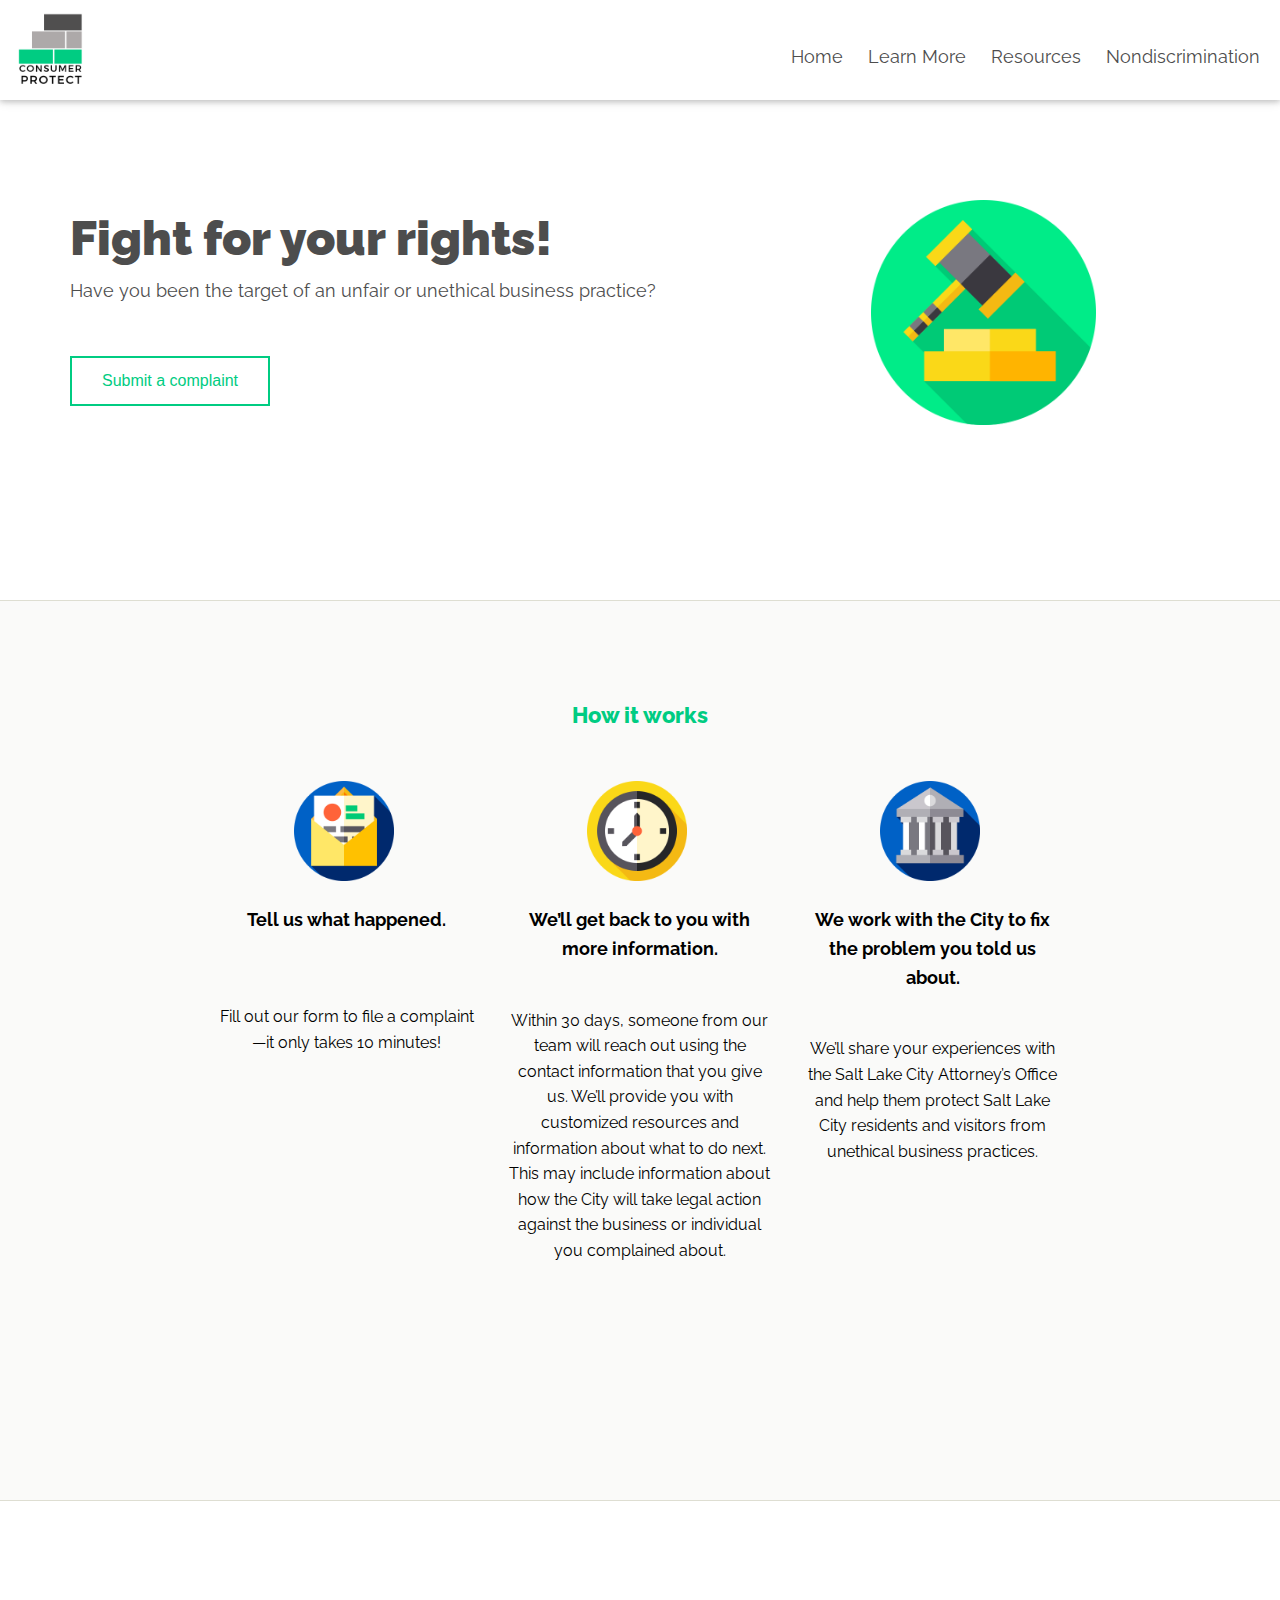
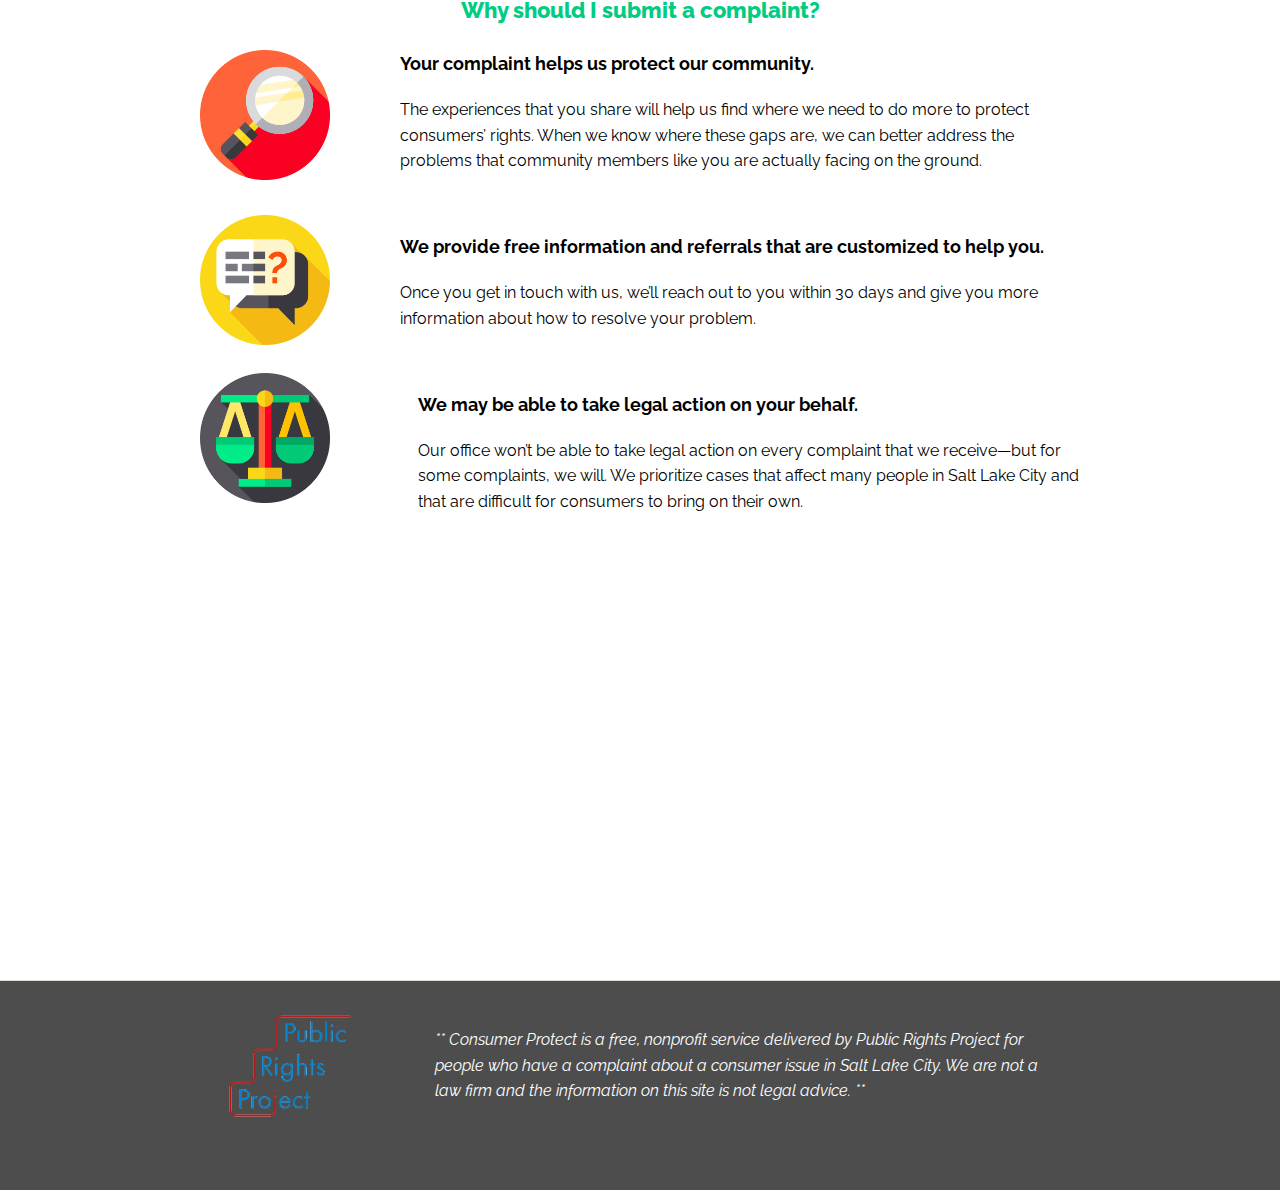
==== commit a95e652f: "Update index.html" ====
--- a/index.html
+++ b/index.html
@@ -170,8 +170,8 @@
             <span class="footer-column2">
                 <p>
                     <i>
-                        ** Consumer Protect is a free, nonprofit service delivered by PRP for people
-                        who have a problem and need a place to submit a complaint in counties in California.
+                        ** Consumer Protect is a free, nonprofit service delivered by Public Rights 
+                        Project for people who have a complaint about a consumer issue in Salt Lake City. 
                         We are not a law firm and the information on this site is not legal advice. **
                     </i>
                 </p> 
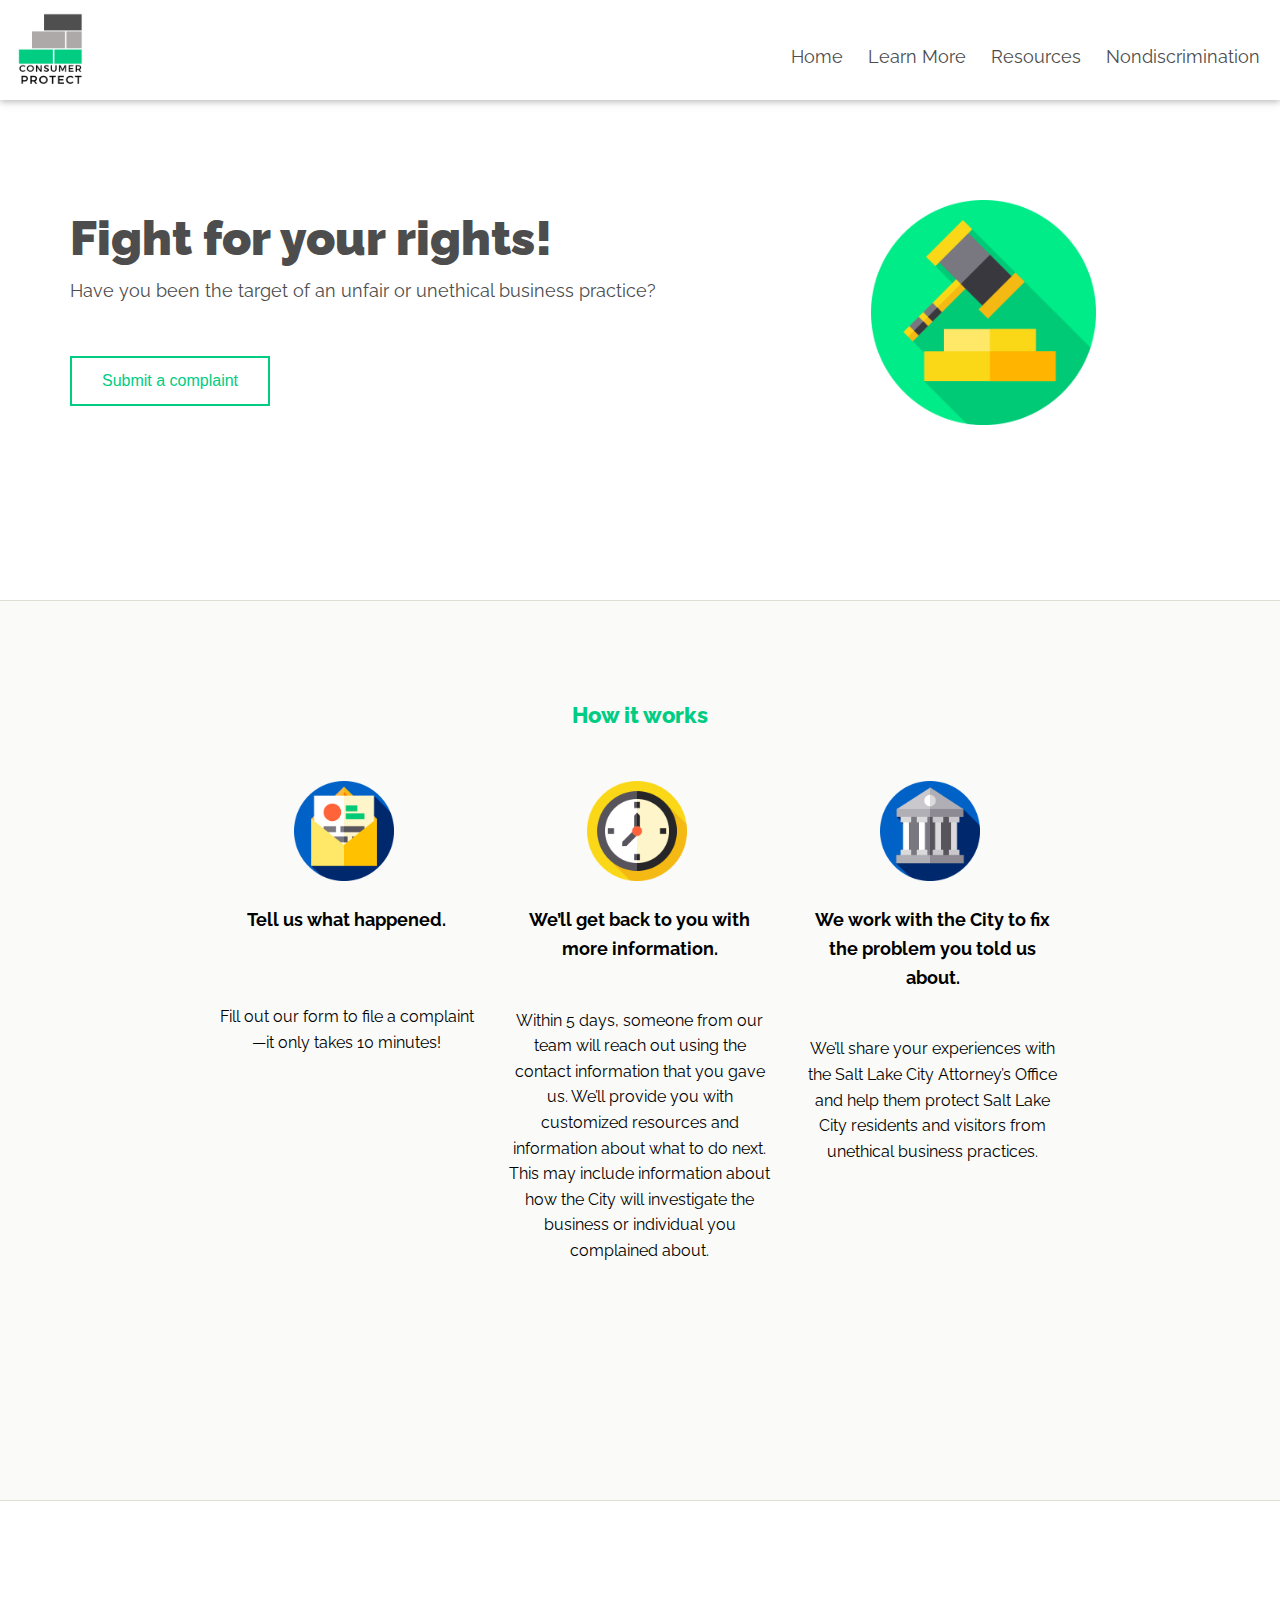
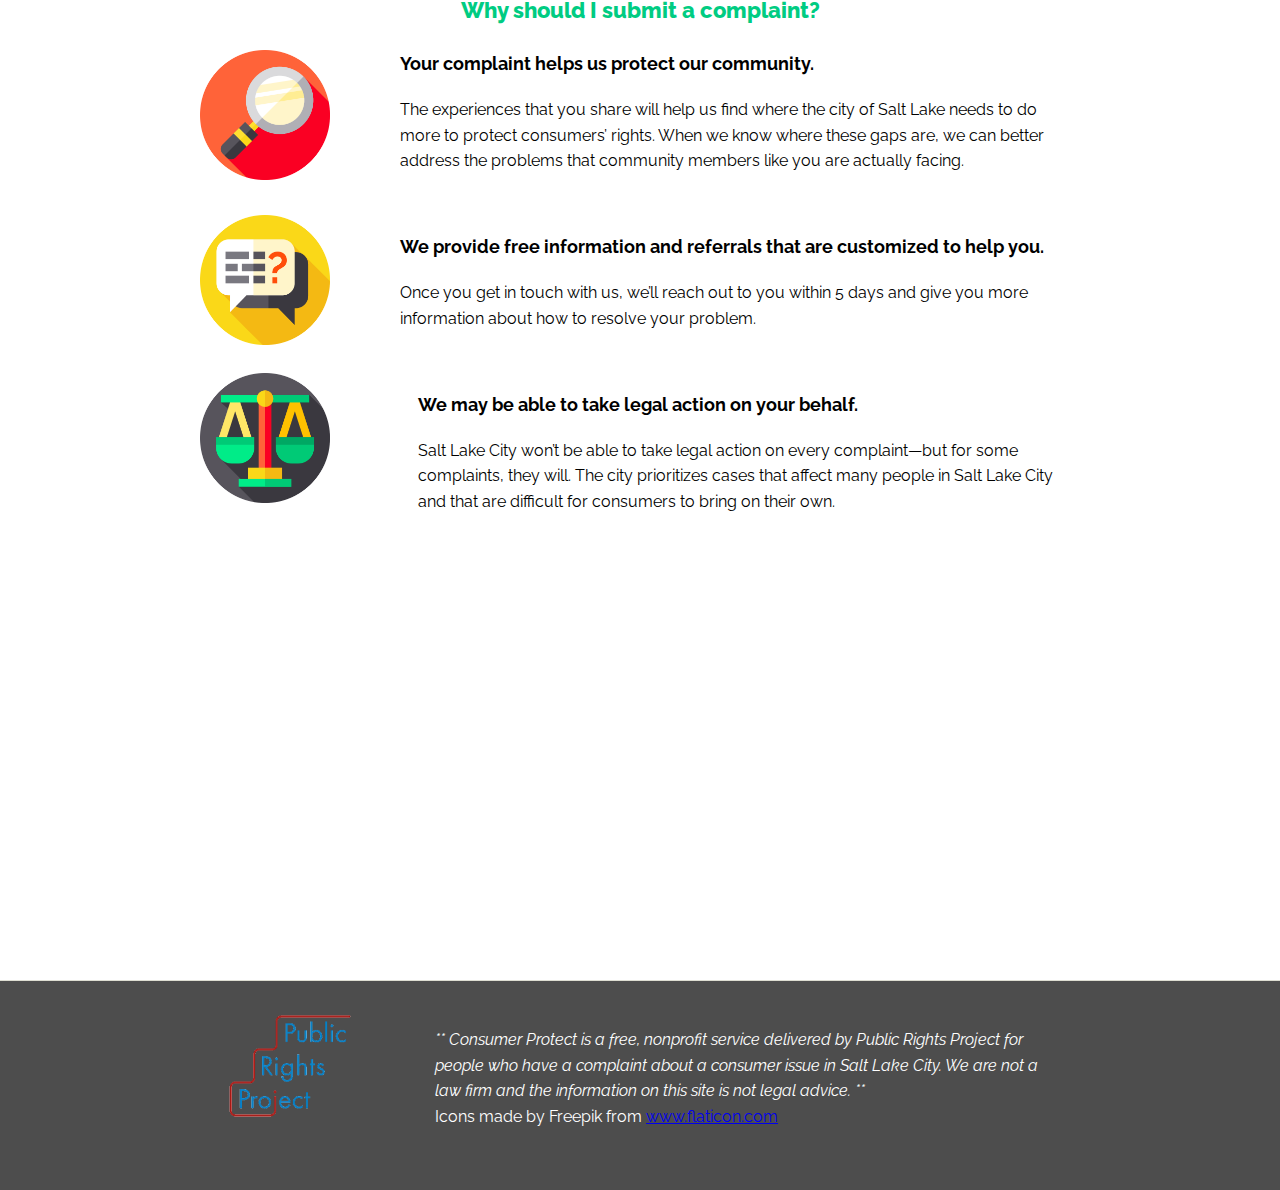
==== commit 6ef3bd4e: "Update index.html" ====
--- a/index.html
+++ b/index.html
@@ -8,13 +8,14 @@
     <meta charset="UTF-8" />
     <meta name="viewport" content="width=device-width, initial-scale=1" />
     <meta http-equiv="X-UA-Compatible" content="ie=edge" />
+    <link rel="icon" href="./img/favicon.png">
     <link rel="stylesheet" href="style.css">
 </head>
 
 <body>
     <!-- Nav Bar -->
     <div class="nav" id="navbar">
-        <img src="./img/logo.png" alt="logo" class="logo" />
+        <a href="index.html"><img src="./img/logo.png" alt="logo" class="logo" /></a>
 
         <input type="checkbox" id="nav-check">
         <div class="nav-header">
@@ -31,10 +32,10 @@
         </div>
 
         <div class="nav-links">
-            <a href="#" target="_blank">Home</a>
-            <a href="#" target="_blank">Learn More</a>
-            <a href="#" target="_blank">Resources</a>
-            <a href="#" target="_blank">Nondiscrimination</a>
+            <a href="index.html"> Home </a>
+            <a href="learn-more.html"> Learn More</a>
+            <a href="resources.html"> Resources</a>
+            <a href="nondiscrimination.html"> Nondiscrimination</a>
         </div>
     </div>
 
@@ -43,15 +44,15 @@
         <div class="header">
             <span class="banner-image">
                 <img src="./img/gavel.png" alt="gavel" class="gavel" />
-            </span> 
+            </span>
             <span class="intro-text">Fight for your rights!</span><br>
             <span class="intro-sentence">Have you been the target of an unfair or unethical business practice?</span>
             <div class="cta">
                 <button class="cta-select"><a href="https://qtrial2019q2az1.az1.qualtrics.com/jfe/form/SV_4Hs33xqjuIZodtb"> Submit a complaint</a></button>
-        <!--
-        link:  https://qtrial2019q2az1.az1.qualtrics.com/jfe/form/SV_4Hs33xqjuIZodtb
-        -->
-                
+                <!--
+                link:  https://qtrial2019q2az1.az1.qualtrics.com/jfe/form/SV_4Hs33xqjuIZodtb
+                -->
+
             </div>
         </div>
     </header>
@@ -83,10 +84,9 @@
                 <div class="sec1-p2">
                     <p>
                     <p style="font-size: 18px;"><b>We’ll get back to you with more information.</b></p><br>
-                    Within 30 days, someone from our team will reach out using the contact information
-                    that you give us. We’ll provide you with customized resources and information about what
-                    to do next. This may include information about how the City will take legal action against
-                    the business or individual you complained about.
+                    Within 5 days, someone from our team will reach out using the contact information that you gave us. 
+                    We’ll provide you with customized resources and information about what to do next. This may include 
+                    information about how the City will investigate the business or individual you complained about.
                     </p>
                 </div>
             </span>
@@ -106,7 +106,7 @@
         </div>
     </section>
 
-    <!-- Section 2 --> 
+    <!-- Section 2 -->
     <section class="section2">
 
         <div class="sec2-row">
@@ -123,9 +123,9 @@
                 <span class="sec2-p1">
                     <p>
                     <p style="font-size: 18px;"><b>Your complaint helps us protect our community.</b></p>
-                    The experiences that you share will help us find where we need to do more to protect
-                    consumers’ rights. When we know where these gaps are, we can better address the problems
-                    that community members like you are actually facing on the ground.
+                    The experiences that you share will help us find where the city of Salt Lake needs to 
+                    do more to protect consumers’ rights. When we know where these gaps are, we can better 
+                    address the problems that community members like you are actually facing.
                     </p>
                 </span>
                 <br>
@@ -136,8 +136,7 @@
                 <span class="sec2-p2">
                     <p>
                     <p style="font-size: 18px;"><b>We provide free information and referrals that are customized to help you.</b></p>
-                    Once you get in touch with us, we’ll reach out to you within 30 days and give you
-                    more information about how to resolve your problem.
+                    Once you get in touch with us, we’ll reach out to you within 5 days and give you more information about how to resolve your problem.
                     </p>
                 </span>
                 <br>
@@ -148,10 +147,9 @@
                 <span class="sec2-p3">
                     <p>
                     <p style="font-size: 18px;"><b>We may be able to take legal action on your behalf.</b></p>
-                    Our office won’t be able to take legal action on every complaint that we
-                    receive—but for some complaints, we will. We prioritize cases that affect
-                    many people in Salt Lake City and that are difficult for consumers to bring
-                    on their own.
+                    Salt Lake City won’t be able to take legal action on every complaint—but for some complaints, 
+                    they will. The city prioritizes cases that affect many people in Salt Lake City and that are 
+                    difficult for consumers to bring on their own.
                     </p>
                 </span>
             </span>
@@ -166,17 +164,19 @@
                     <img style="height:150px;" src="./img/prp.png" alt="Justice" />
                 </div>
             </span>
-          
+
             <span class="footer-column2">
                 <p>
                     <i>
-                        ** Consumer Protect is a free, nonprofit service delivered by Public Rights 
-                        Project for people who have a complaint about a consumer issue in Salt Lake City. 
-                        We are not a law firm and the information on this site is not legal advice. **
+                        ** Consumer Protect is a free, nonprofit service delivered by Public Rights Project
+                        for people who have a complaint about a consumer issue in Salt Lake City. We are not
+                        a law firm and the information on this site is not legal advice. **
                     </i>
-                </p> 
+                    <br>
+                    Icons made by Freepik from <a href="www.flaticon.com">www.flaticon.com</a>
+                </p>
             </span>
-    </footer> 
+    </footer>
 
 </body>
 </html>
--- a/style.css
+++ b/style.css
@@ -1,4 +1,5 @@
 @import url('https://fonts.googleapis.com/css?family=Raleway:300&display=swap');
+@import url('https://fonts.googleapis.com/css?family=Raleway:500&display=swap');
 
 * {
     box-sizing: border-box;
@@ -15,6 +16,9 @@
     vertical-align: middle;
 }
 
+.logo:hover {
+    cursor: pointer;
+}
 .nav {
     height: 100px;
     width: 100%;
@@ -297,6 +301,33 @@
     padding: 20px 15px 0px 15px;
 }
 
+/* For Pages: 
+    - More Info  
+    - Resources
+    - Nondiscrimination
+*/
+/*/////////////////////////////////////////////////////////////////////////////*/
+.page-content {
+    padding: 70px 200px 75px 200px;
+}
+
+.page-content a{
+    text-decoration: none;
+    color: #00cc82;
+}
+
+.page-content a:hover {
+    color: #4D4D4D;
+}
+
+.content-title {
+    color: #00cc82;
+}
+/*
+    END OF STYLE FOR ABOVE PAGES
+*/
+/*/////////////////////////////////////////////////////////////////////////////*/
+
 
 /* For tables: */
 @media (max-width: 900px) {
@@ -487,7 +518,6 @@
     }
 
 
-
     .header {
         height: 620px;
         padding: 20px 30px 120px 30px;
@@ -612,4 +642,31 @@
         padding: 0px 0px 200px 0px;
         /*background-color: red;*/d
     }
-}
+
+    /* For Pages: 
+    - More Info  
+    - Resources
+    - Nondiscrimination
+*/
+    /*/////////////////////////////////////////////////////////////////////////////*/
+    .page-content {
+        padding: 70px 20px 75px 20px;
+    }
+
+        .page-content a {
+            text-decoration: none;
+            color: #00cc82;
+        }
+
+            .page-content a:hover {
+                color: #4D4D4D;
+            }
+
+    .content-title {
+        color: #00cc82;
+    }
+    /*
+    END OF STYLE FOR ABOVE PAGES
+*/
+    /*/////////////////////////////////////////////////////////////////////////////*/
+}
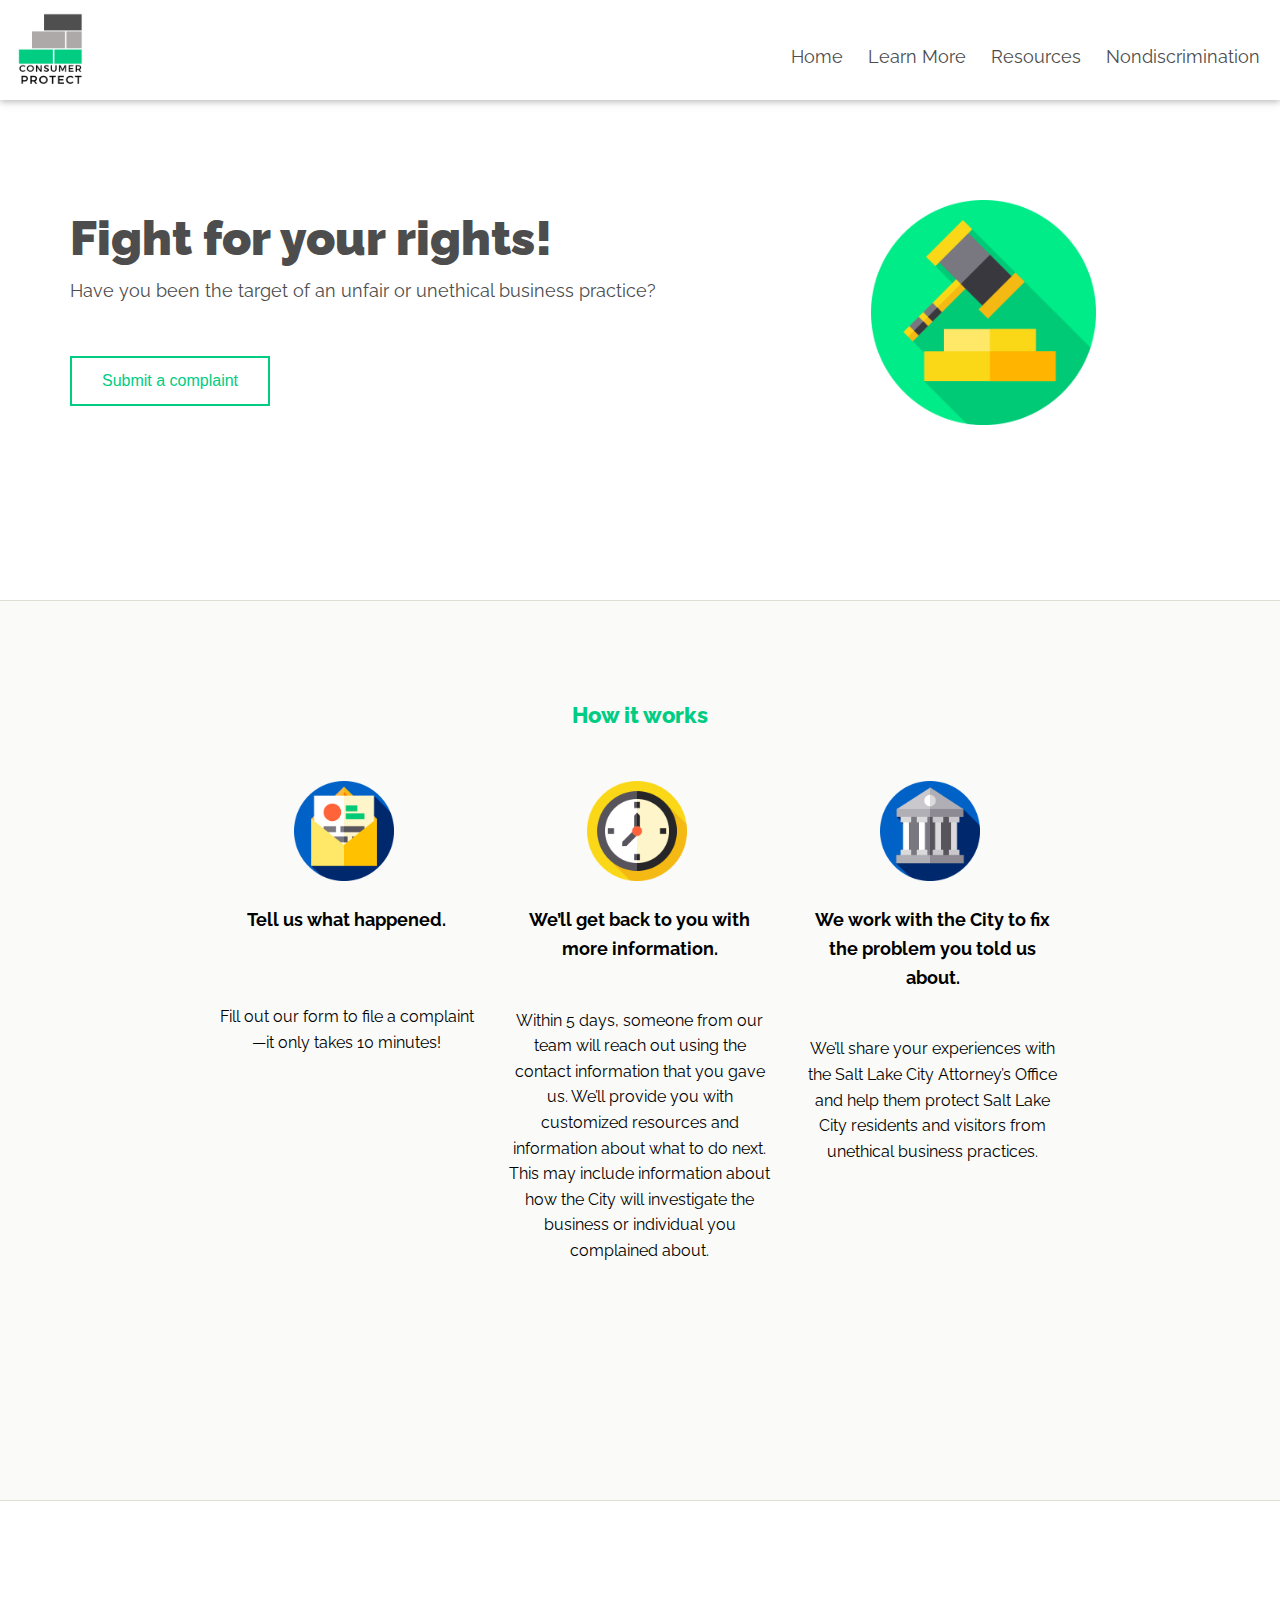
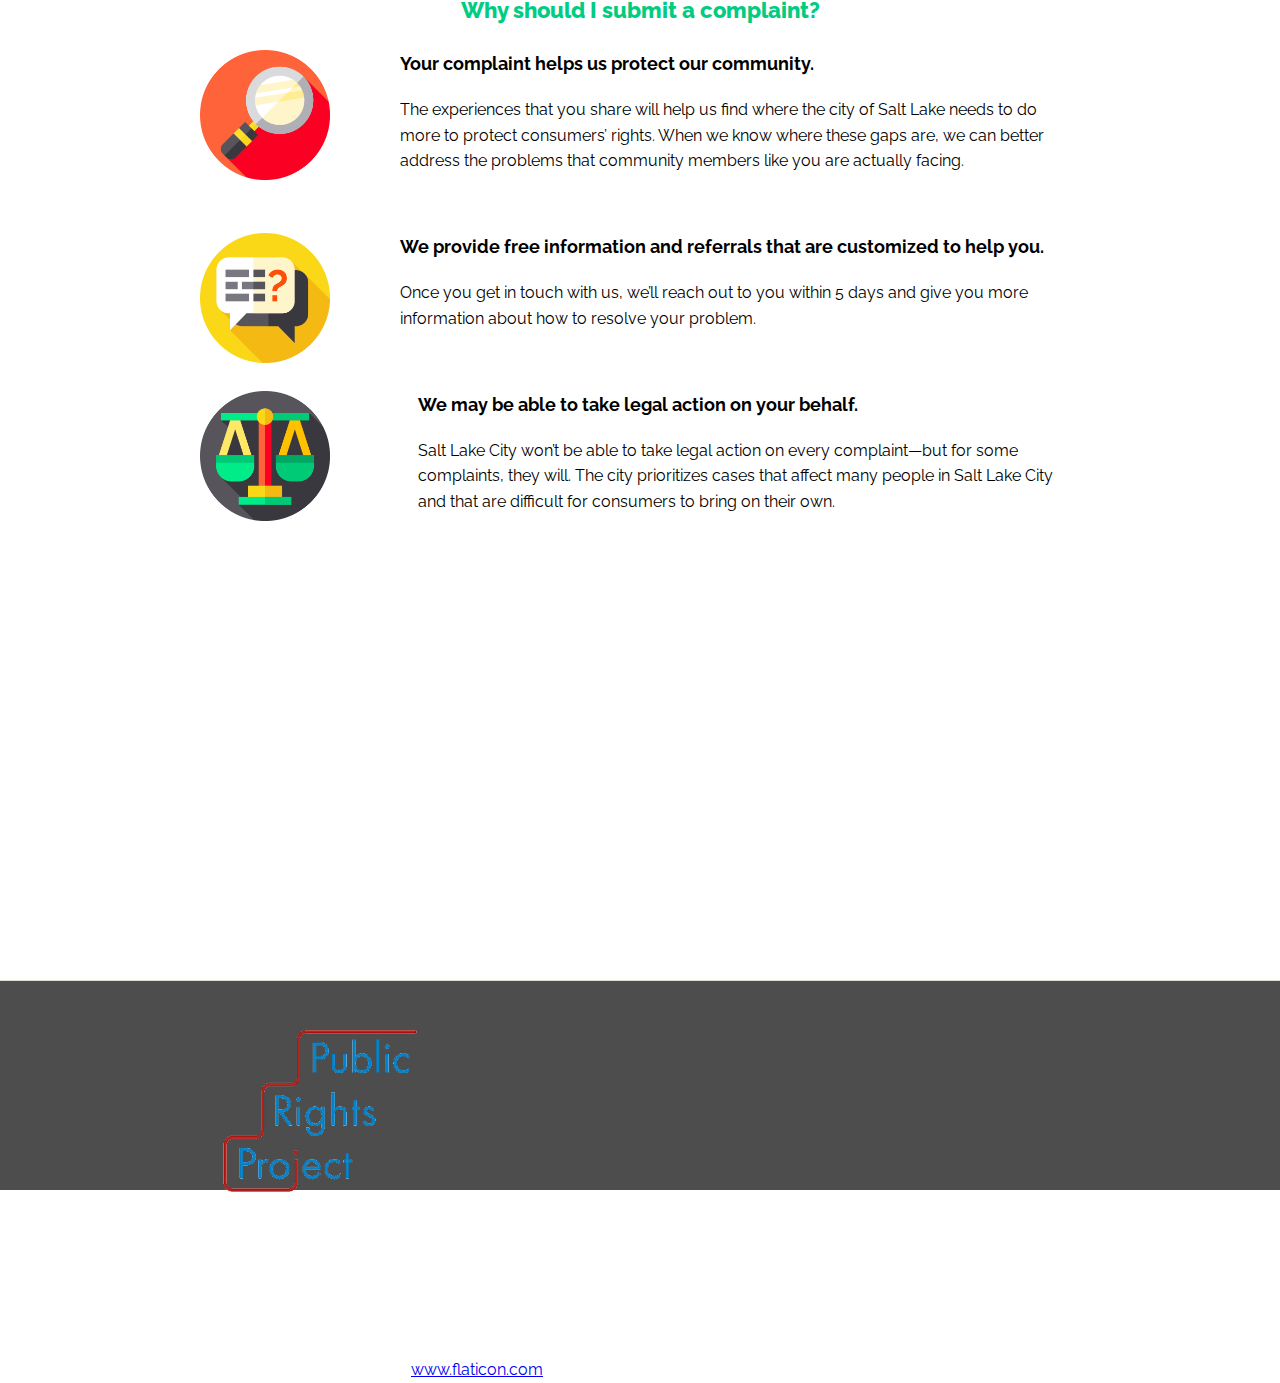
==== commit be2b1d5e: "Update index.html" ====
--- a/index.html
+++ b/index.html
@@ -40,20 +40,18 @@
     </div>
 
     <!-- Header -->
-    <header class="main">
-        <div class="header">
-            <span class="banner-image">
-                <img src="./img/gavel.png" alt="gavel" class="gavel" />
-            </span>
-            <span class="intro-text">Fight for your rights!</span><br>
-            <span class="intro-sentence">Have you been the target of an unfair or unethical business practice?</span>
-            <div class="cta">
-                <button class="cta-select"><a href="https://qtrial2019q2az1.az1.qualtrics.com/jfe/form/SV_4Hs33xqjuIZodtb"> Submit a complaint</a></button>
-                <!--
-                link:  https://qtrial2019q2az1.az1.qualtrics.com/jfe/form/SV_4Hs33xqjuIZodtb
-                -->
-
-            </div>
+    <header class="header">
+        <span class="banner-image">
+            <img src="./img/gavel.png" alt="gavel" class="gavel" />
+        </span>
+        <span class="intro-text">Fight for your rights!</span><br>
+        <span class="intro-sentence">Have you been the target of an unfair or unethical business practice?</span>
+        <div class="cta">
+            <button class="cta-select"><a href="https://qtrial2019q2az1.az1.qualtrics.com/jfe/form/SV_4Hs33xqjuIZodtb"> Submit a complaint</a></button>
+            <!--
+            link:  https://qtrial2019q2az1.az1.qualtrics.com/jfe/form/SV_4Hs33xqjuIZodtb
+            -->
+
         </div>
     </header>
 
@@ -84,8 +82,8 @@
                 <div class="sec1-p2">
                     <p>
                     <p style="font-size: 18px;"><b>We’ll get back to you with more information.</b></p><br>
-                    Within 5 days, someone from our team will reach out using the contact information that you gave us. 
-                    We’ll provide you with customized resources and information about what to do next. This may include 
+                    Within 5 days, someone from our team will reach out using the contact information that you gave us.
+                    We’ll provide you with customized resources and information about what to do next. This may include
                     information about how the City will investigate the business or individual you complained about.
                     </p>
                 </div>
@@ -109,61 +107,63 @@
     <!-- Section 2 -->
     <section class="section2">
 
-        <div class="sec2-row">
-            <span class="sec2-column1">
+        <div class="sec2-column">
+            <div class="sec2-row">
                 <div class="sec2-title">
                     <p>Why should I submit a complaint?</p>
                 </div>
-            </span>
-
-            <span class="sec2-column2">
-                <span class="sec2-img1">
+            </div>
+
+            <!--<div class="sec2-row2">-->
+            <div class="sec2-row1>
+                <div class="sec2-img1">
                     <img src="./img/magnifying-glass.png" alt="magnifying-glass" class="magnifying-glass" />
+                </div>
+                <span class="sec2-p1">
+                    <p>
+                    <p style="font-size: 18px;"><b>Your complaint helps us protect our community.</b></p>
+                    The experiences that you share will help us find where the city of Salt Lake needs to
+                    do more to protect consumers’ rights. When we know where these gaps are, we can better
+                    address the problems that community members like you are actually facing.
+                    </p>
                 </span>
-                <span class="sec2-p1">
-                    <p>
-                    <p style="font-size: 18px;"><b>Your complaint helps us protect our community.</b></p>
-                    The experiences that you share will help us find where the city of Salt Lake needs to 
-                    do more to protect consumers’ rights. When we know where these gaps are, we can better 
-                    address the problems that community members like you are actually facing.
-                    </p>
-                </span>
-                <br>
-
-                <span class="sec2-img2">
+            </div>
+            <br>
+            <div class="sec2-row2">
+                <div class="sec2-img2">
                     <img src="./img/questions.png" alt="questions" class="questions" />
-                </span>
-                <span class="sec2-p2">
+                </div>
+                <div class="sec2-p2">
                     <p>
                     <p style="font-size: 18px;"><b>We provide free information and referrals that are customized to help you.</b></p>
                     Once you get in touch with us, we’ll reach out to you within 5 days and give you more information about how to resolve your problem.
                     </p>
-                </span>
-                <br>
-
+                </div>
+            </div>
+            <br>
+            <div class="sec2-row3">
                 <span id="sec2-img3">
                     <img src="./img/scale.png" alt="scale" class="scale" />
                 </span>
                 <span class="sec2-p3">
-                    <p>
                     <p style="font-size: 18px;"><b>We may be able to take legal action on your behalf.</b></p>
-                    Salt Lake City won’t be able to take legal action on every complaint—but for some complaints, 
-                    they will. The city prioritizes cases that affect many people in Salt Lake City and that are 
+                    Salt Lake City won’t be able to take legal action on every complaint—but for some complaints,
+                    they will. The city prioritizes cases that affect many people in Salt Lake City and that are
                     difficult for consumers to bring on their own.
                     </p>
                 </span>
-            </span>
+            </div>
+            <!--</div>-->
         </div>
     </section>
 
     <!-- Footer -->
-    <footer class="footer">
-        <div class="footer-row">
-            <span class="footer-column1">
+    <!--<div class="footer">
+            <div class="footer-column1">
                 <div class="prp">
                     <img style="height:150px;" src="./img/prp.png" alt="Justice" />
                 </div>
-            </span>
+            </div>
 
             <span class="footer-column2">
                 <p>
@@ -172,11 +172,37 @@
                         for people who have a complaint about a consumer issue in Salt Lake City. We are not
                         a law firm and the information on this site is not legal advice. **
                     </i>
+                    <br></br>
+                    Icons made by Freepik from <a href="https://www.flaticon.com/">www.flaticon.com</a>
+                </p>
+            </span>
+    </div>-->
+
+    <section class="footer">
+
+        <div class="sec2-row">
+
+            <!--<div class="sec2-row2">-->
+            <div class="footer-column1>
+                <div class="sec2-img1">
+                    <img src="./img/prp.png" alt="prp" class="prp" />
+                </div>
+                <div class="footer-p">
+                <p>
                     <br>
-                    Icons made by Freepik from <a href="www.flaticon.com">www.flaticon.com</a>
+                    <i>
+                        ** Consumer Protect is a free, nonprofit service delivered by Public Rights Project
+                        for people who have a complaint about a consumer issue in Salt Lake City. We are not
+                        a law firm and the information on this site is not legal advice. **
+                    </i>
+                    <br></br>
+                    Icons made by Freepik from <a href="https://www.flaticon.com/">www.flaticon.com</a>
                 </p>
-            </span>
-    </footer>
+                </div>
+            </span>
+            <!--</div>-->
+        </div>
+    </section>
 
 </body>
 </html>
